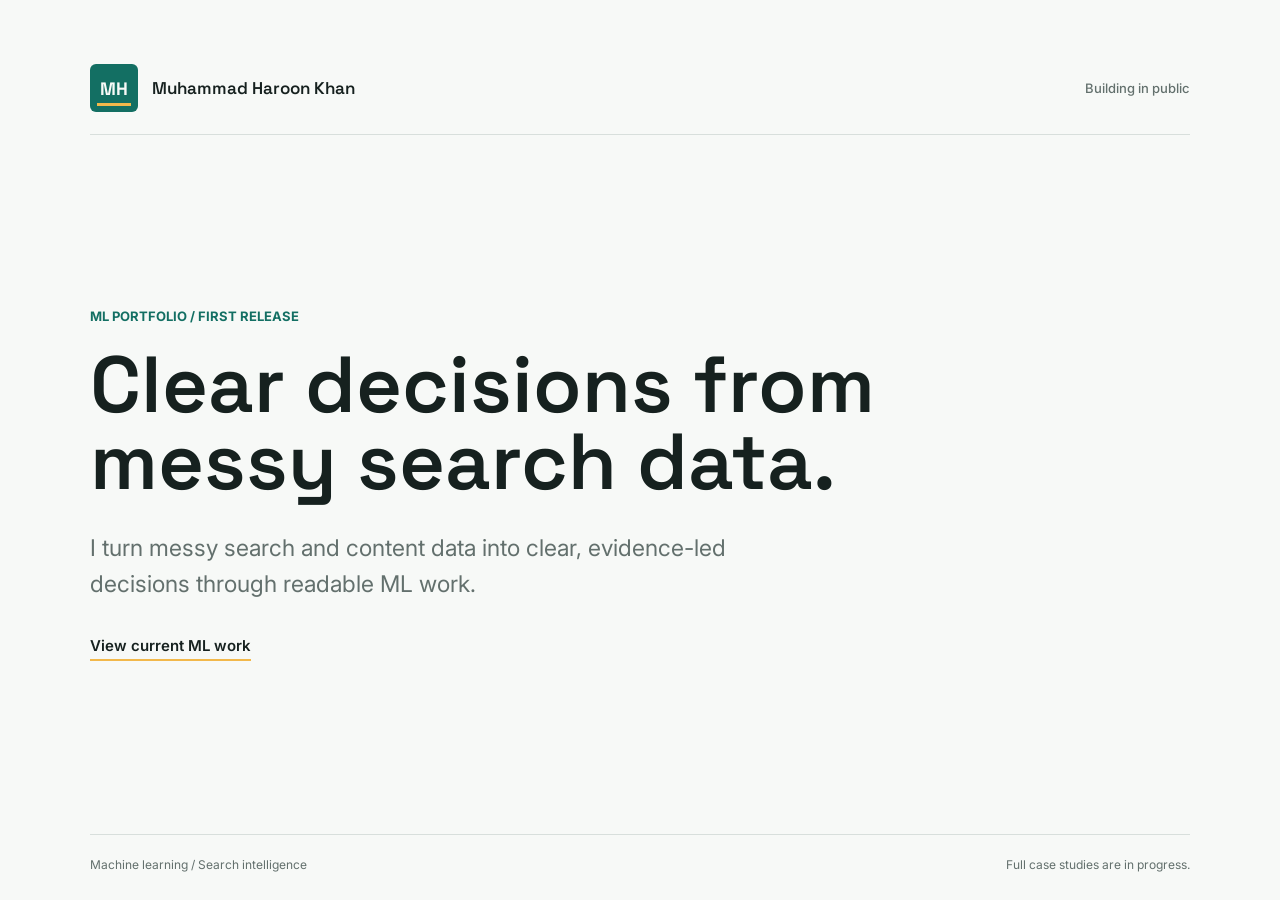
==== index.html @ 9d260559 "Ship empty portfolio page" ====
<!doctype html>
<html lang="en">
  <head>
    <meta charset="utf-8" />
    <meta name="viewport" content="width=device-width, initial-scale=1" />
    <meta
      name="description"
      content="Muhammad Haroon Khan's machine learning portfolio, currently in progress."
    />
    <title>Muhammad Haroon Khan</title>
    <link rel="icon" href="favicon.svg" type="image/svg+xml" />
    <link rel="preconnect" href="https://fonts.googleapis.com" />
    <link rel="preconnect" href="https://fonts.gstatic.com" crossorigin />
    <link
      href="https://fonts.googleapis.com/css2?family=Inter:wght@400;500;600&family=Space+Grotesk:wght@500;600;700&display=swap"
      rel="stylesheet"
    />
    <link rel="stylesheet" href="styles.css" />
  </head>
  <body>
    <main class="page-shell">
      <header class="site-header" aria-label="Portfolio header">
        <a class="brand" href="./" aria-label="Muhammad Haroon Khan home">
          <span class="mark" aria-hidden="true">MH</span>
          <span class="brand-name">Muhammad Haroon Khan</span>
        </a>
        <span class="status">Building in public</span>
      </header>

      <section class="intro" aria-labelledby="page-title">
        <p class="eyebrow">ML PORTFOLIO / FIRST RELEASE</p>
        <h1 id="page-title">Clear decisions from messy search data.</h1>
        <p class="claim">
          I turn messy search and content data into clear, evidence-led
          decisions through readable ML work.
        </p>
        <a
          class="work-link"
          href="https://github.com/haroonk2607/flyrank-ml-internship-starter"
        >View current ML work</a>
      </section>

      <footer class="site-footer">
        <span>Machine learning / Search intelligence</span>
        <span>Full case studies are in progress.</span>
      </footer>
    </main>
  </body>
</html>
---- styles.css ----
:root {
  color-scheme: light;
  --signal: #136f63;
  --ink: #16211f;
  --paper: #f7f9f7;
  --proof: #f2b84b;
  --muted: #63706d;
  --line: #d8dfdc;
}

* {
  box-sizing: border-box;
}

html {
  background: var(--paper);
}

body {
  margin: 0;
  min-width: 320px;
  color: var(--ink);
  background: var(--paper);
  font-family: "Inter", "Segoe UI", Arial, sans-serif;
  letter-spacing: 0;
}

a {
  color: inherit;
}

.page-shell {
  width: min(100%, 1440px);
  min-height: 100svh;
  margin: 0 auto;
  padding: clamp(24px, 5vw, 68px) clamp(22px, 7vw, 104px) 28px;
  display: grid;
  grid-template-rows: auto 1fr auto;
}

.site-header,
.site-footer {
  display: flex;
  align-items: center;
  justify-content: space-between;
  gap: 24px;
}

.site-header {
  padding-bottom: 22px;
  border-bottom: 1px solid var(--line);
}

.brand {
  min-width: 0;
  display: inline-flex;
  align-items: center;
  gap: 14px;
  text-decoration: none;
}

.mark {
  width: 48px;
  height: 48px;
  flex: 0 0 48px;
  display: grid;
  place-items: center;
  position: relative;
  overflow: hidden;
  color: var(--paper);
  background: var(--signal);
  border-radius: 6px;
  font-family: "Space Grotesk", "Segoe UI", Arial, sans-serif;
  font-size: 18px;
  font-weight: 700;
}

.mark::after {
  content: "";
  position: absolute;
  right: 7px;
  bottom: 6px;
  left: 7px;
  height: 3px;
  background: var(--proof);
}

.brand-name,
h1 {
  font-family: "Space Grotesk", "Segoe UI", Arial, sans-serif;
}

.brand-name {
  overflow: hidden;
  font-size: 17px;
  font-weight: 600;
  text-overflow: ellipsis;
  white-space: nowrap;
}

.status {
  color: var(--muted);
  font-size: 13px;
  font-weight: 500;
  white-space: nowrap;
}

.intro {
  width: min(850px, 100%);
  align-self: center;
  padding: clamp(70px, 12vh, 148px) 0;
}

.eyebrow {
  margin: 0 0 22px;
  color: var(--signal);
  font-size: 13px;
  font-weight: 700;
}

h1 {
  max-width: 820px;
  margin: 0;
  font-size: clamp(46px, 6.2vw, 86px);
  font-weight: 600;
  line-height: 0.98;
}

.claim {
  max-width: 690px;
  margin: 30px 0 0;
  color: var(--muted);
  font-size: clamp(18px, 2vw, 23px);
  line-height: 1.55;
}

.work-link {
  display: inline-block;
  margin-top: 34px;
  padding-bottom: 4px;
  border-bottom: 2px solid var(--proof);
  color: var(--ink);
  font-size: 15px;
  font-weight: 600;
  text-decoration: none;
}

.work-link:hover,
.work-link:focus-visible {
  color: var(--signal);
  border-bottom-color: var(--signal);
}

.work-link:focus-visible,
.brand:focus-visible {
  outline: 3px solid var(--proof);
  outline-offset: 5px;
}

.site-footer {
  padding-top: 22px;
  border-top: 1px solid var(--line);
  color: var(--muted);
  font-size: 12px;
}

@media (max-width: 640px) {
  .page-shell {
    min-height: 100svh;
    padding: 20px 20px 24px;
  }

  .brand-name {
    max-width: 160px;
    font-size: 15px;
  }

  .status {
    max-width: 80px;
    white-space: normal;
    text-align: right;
  }

  .intro {
    padding: 72px 0 80px;
  }

  h1 {
    font-size: 48px;
    line-height: 1.02;
  }

  .claim {
    font-size: 18px;
  }

  .site-footer {
    align-items: flex-start;
    flex-direction: column;
    gap: 8px;
  }
}

@media (max-width: 380px) {
  .brand-name {
    display: none;
  }

  h1 {
    font-size: 42px;
  }
}

@media (prefers-reduced-motion: reduce) {
  *,
  *::before,
  *::after {
    scroll-behavior: auto !important;
  }
}
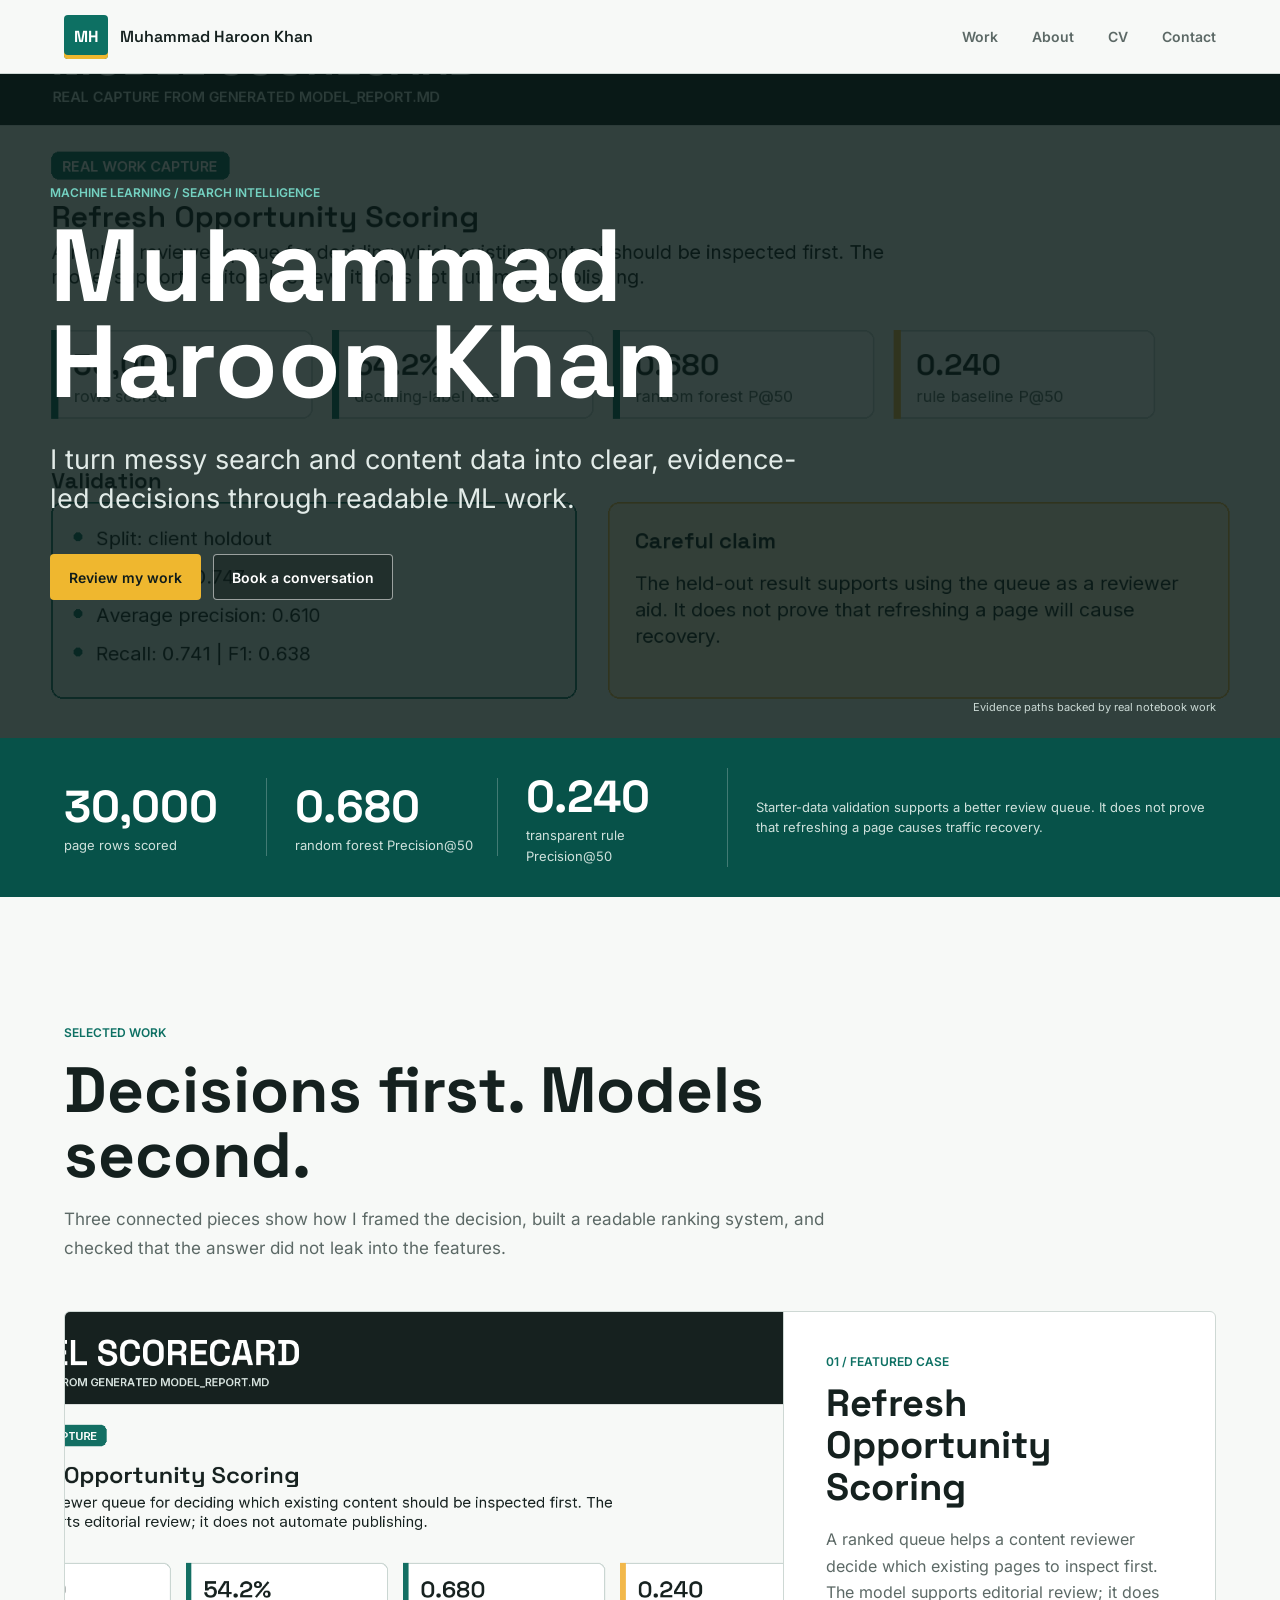
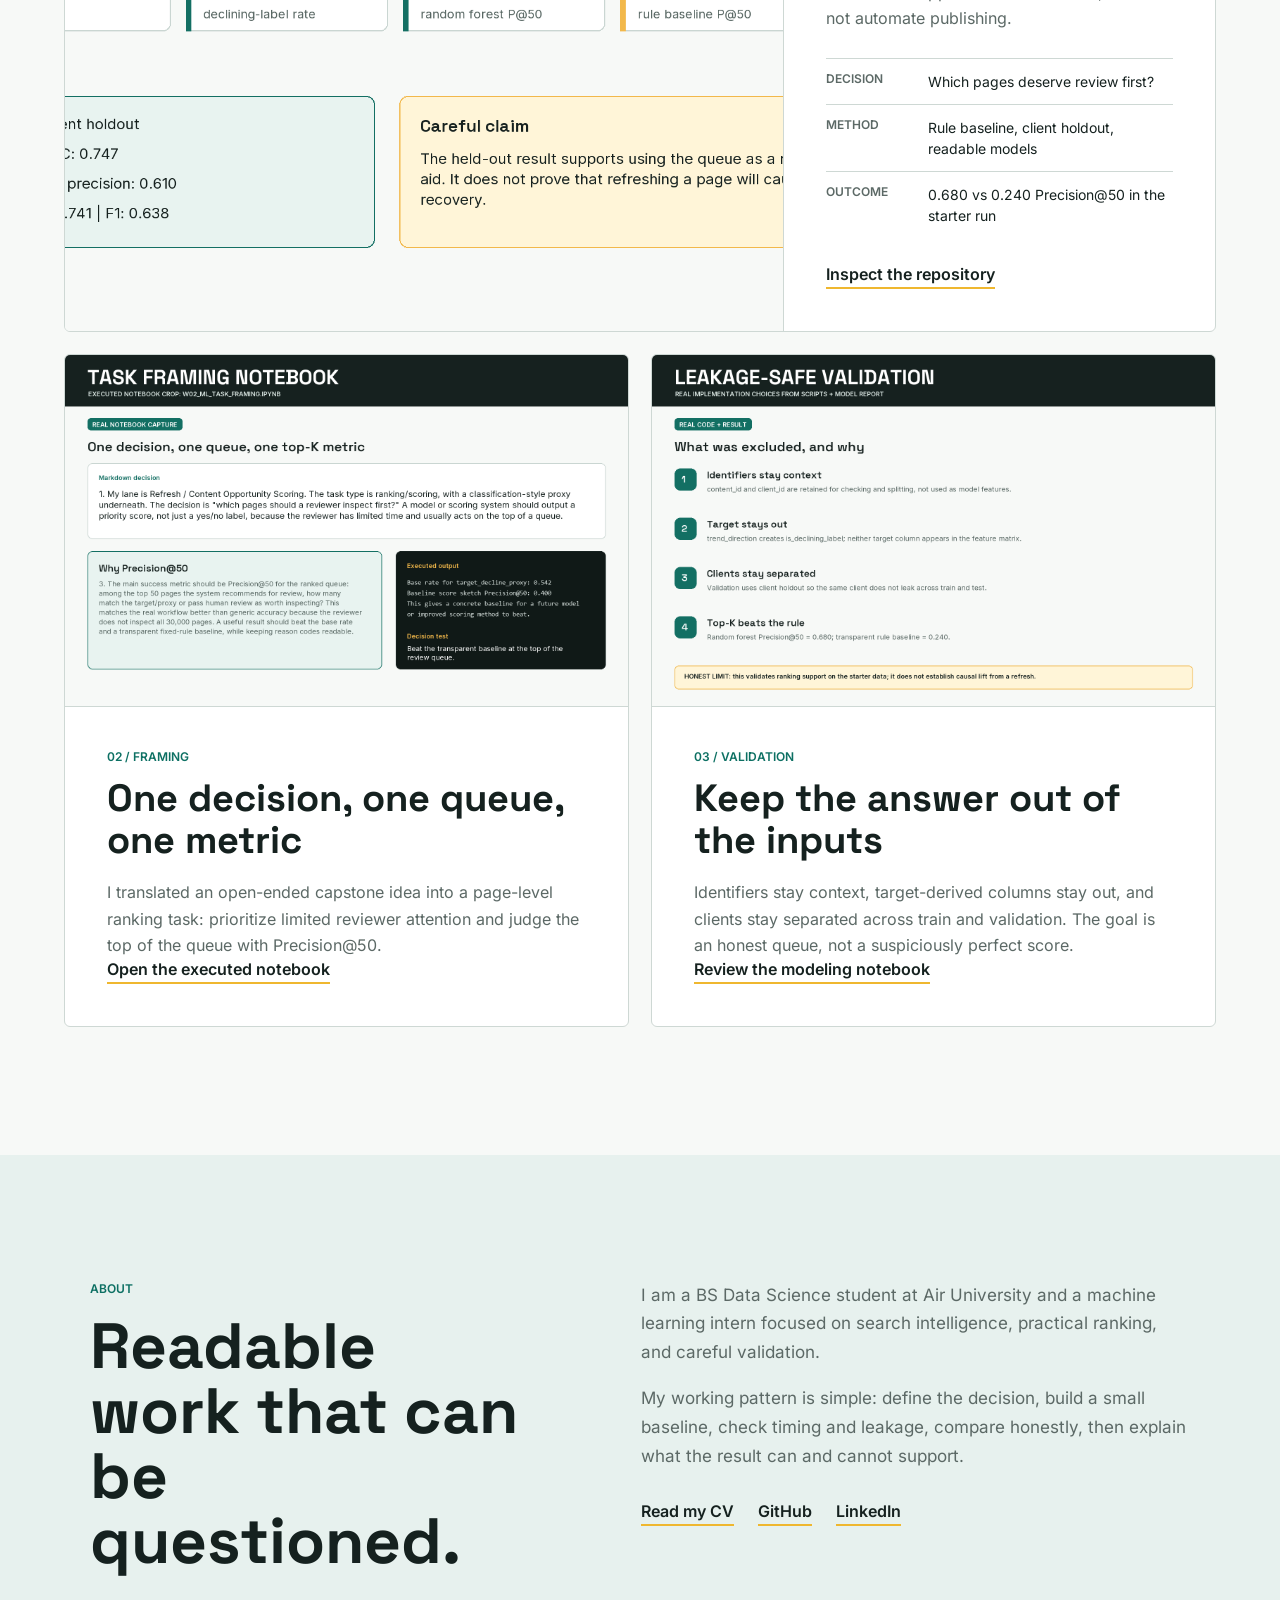
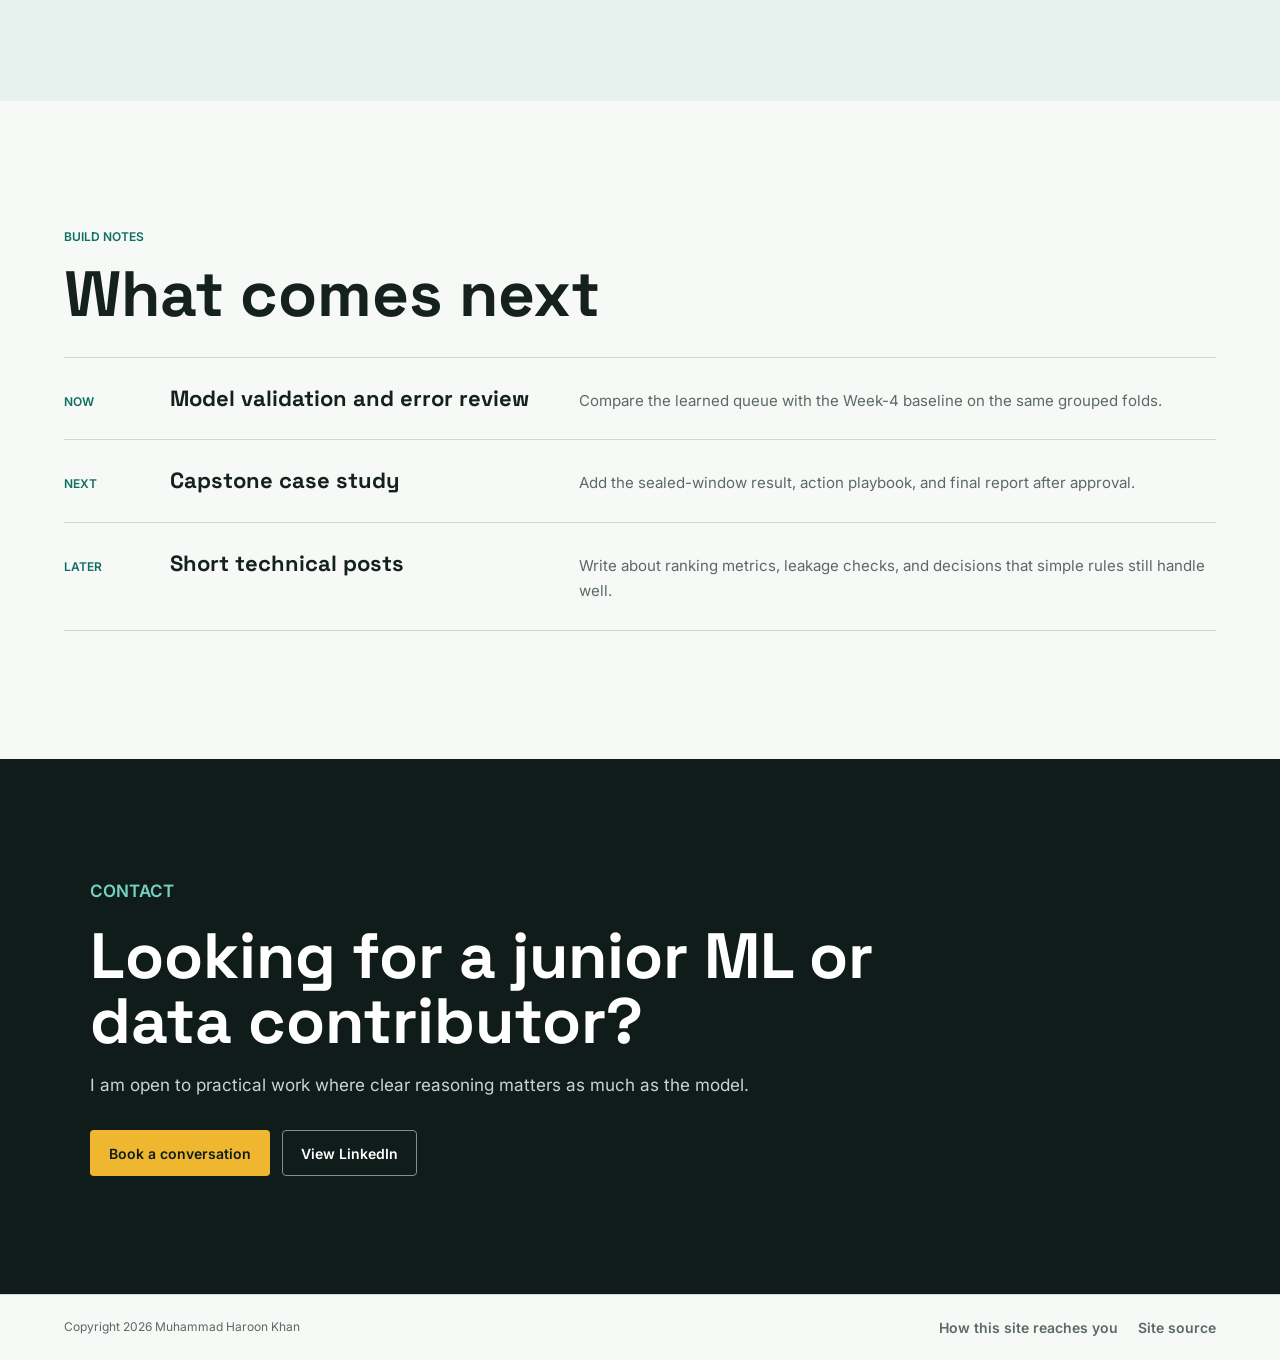
==== commit 7225bd28: "Build complete PF-04 portfolio" ====
--- a/index.html
+++ b/index.html
@@ -5,45 +5,221 @@
     <meta name="viewport" content="width=device-width, initial-scale=1" />
     <meta
       name="description"
-      content="Muhammad Haroon Khan's machine learning portfolio, currently in progress."
+      content="Muhammad Haroon Khan turns search and content data into clear, evidence-led decisions through readable machine-learning work."
     />
-    <title>Muhammad Haroon Khan</title>
+    <title>Muhammad Haroon Khan | ML Portfolio</title>
     <link rel="icon" href="favicon.svg" type="image/svg+xml" />
-    <link rel="preconnect" href="https://fonts.googleapis.com" />
-    <link rel="preconnect" href="https://fonts.gstatic.com" crossorigin />
-    <link
-      href="https://fonts.googleapis.com/css2?family=Inter:wght@400;500;600&family=Space+Grotesk:wght@500;600;700&display=swap"
-      rel="stylesheet"
-    />
     <link rel="stylesheet" href="styles.css" />
   </head>
   <body>
-    <main class="page-shell">
-      <header class="site-header" aria-label="Portfolio header">
-        <a class="brand" href="./" aria-label="Muhammad Haroon Khan home">
-          <span class="mark" aria-hidden="true">MH</span>
-          <span class="brand-name">Muhammad Haroon Khan</span>
-        </a>
-        <span class="status">Building in public</span>
-      </header>
-
-      <section class="intro" aria-labelledby="page-title">
-        <p class="eyebrow">ML PORTFOLIO / FIRST RELEASE</p>
-        <h1 id="page-title">Clear decisions from messy search data.</h1>
-        <p class="claim">
-          I turn messy search and content data into clear, evidence-led
-          decisions through readable ML work.
+    <a class="skip-link" href="#main-content">Skip to work</a>
+
+    <header class="site-header">
+      <a class="brand" href="#top" aria-label="Muhammad Haroon Khan home">
+        <span class="mark" aria-hidden="true">MH</span>
+        <span>Muhammad Haroon Khan</span>
+      </a>
+      <nav aria-label="Primary navigation">
+        <a href="#work">Work</a>
+        <a href="#about">About</a>
+        <a href="cv.html">CV</a>
+        <a href="#contact">Contact</a>
+      </nav>
+    </header>
+
+    <main id="main-content">
+      <section class="hero" id="top" aria-labelledby="hero-title">
+        <div class="hero-scrim" aria-hidden="true"></div>
+        <div class="hero-content">
+          <p class="eyebrow">Machine learning / Search intelligence</p>
+          <h1 id="hero-title">Muhammad Haroon Khan</h1>
+          <p class="hero-claim">
+            I turn messy search and content data into clear, evidence-led
+            decisions through readable ML work.
+          </p>
+          <div class="hero-actions" aria-label="Primary actions">
+            <a class="button button-primary" href="#work">Review my work</a>
+            <a
+              class="button button-secondary"
+              href="mailto:haroonk2005@gmail.com?subject=Portfolio%20conversation"
+            >Book a conversation</a>
+          </div>
+        </div>
+        <p class="hero-caption">Evidence paths backed by real notebook work</p>
+      </section>
+
+      <section class="proof-band" aria-label="Portfolio proof snapshot">
+        <div class="proof-item">
+          <strong>30,000</strong>
+          <span>page rows scored</span>
+        </div>
+        <div class="proof-item">
+          <strong>0.680</strong>
+          <span>random forest Precision@50</span>
+        </div>
+        <div class="proof-item">
+          <strong>0.240</strong>
+          <span>transparent rule Precision@50</span>
+        </div>
+        <p>
+          Starter-data validation supports a better review queue. It does not
+          prove that refreshing a page causes traffic recovery.
         </p>
-        <a
-          class="work-link"
-          href="https://github.com/haroonk2607/flyrank-ml-internship-starter"
-        >View current ML work</a>
-      </section>
-
-      <footer class="site-footer">
-        <span>Machine learning / Search intelligence</span>
-        <span>Full case studies are in progress.</span>
-      </footer>
+      </section>
+
+      <section class="section" id="work" aria-labelledby="work-title">
+        <div class="section-heading">
+          <p class="eyebrow">Selected work</p>
+          <h2 id="work-title">Decisions first. Models second.</h2>
+          <p>
+            Three connected pieces show how I framed the decision, built a
+            readable ranking system, and checked that the answer did not leak
+            into the features.
+          </p>
+        </div>
+
+        <div class="case-grid">
+          <article class="case case-featured">
+            <img
+              src="assets/work/model-scorecard.png"
+              alt="Model scorecard showing 30,000 rows, random forest Precision at 50 of 0.680, and rule baseline of 0.240"
+              width="1600"
+              height="1000"
+            />
+            <div class="case-copy">
+              <p class="case-number">01 / Featured case</p>
+              <h3>Refresh Opportunity Scoring</h3>
+              <p>
+                A ranked queue helps a content reviewer decide which existing
+                pages to inspect first. The model supports editorial review; it
+                does not automate publishing.
+              </p>
+              <dl class="case-details">
+                <div><dt>Decision</dt><dd>Which pages deserve review first?</dd></div>
+                <div><dt>Method</dt><dd>Rule baseline, client holdout, readable models</dd></div>
+                <div><dt>Outcome</dt><dd>0.680 vs 0.240 Precision@50 in the starter run</dd></div>
+              </dl>
+              <a
+                class="text-link"
+                href="https://github.com/haroonk2607/flyrank-ml-internship-starter"
+              >Inspect the repository</a>
+            </div>
+          </article>
+
+          <article class="case">
+            <img
+              src="assets/work/task-framing.png"
+              alt="Executed task-framing notebook explaining the review decision and Precision at 50"
+              width="1600"
+              height="1000"
+            />
+            <div class="case-copy">
+              <p class="case-number">02 / Framing</p>
+              <h3>One decision, one queue, one metric</h3>
+              <p>
+                I translated an open-ended capstone idea into a page-level
+                ranking task: prioritize limited reviewer attention and judge
+                the top of the queue with Precision@50.
+              </p>
+              <a
+                class="text-link"
+                href="https://github.com/haroonk2607/flyrank-ml-internship-starter/blob/main/work/notebooks/w02_ml_task_framing.ipynb"
+              >Open the executed notebook</a>
+            </div>
+          </article>
+
+          <article class="case">
+            <img
+              src="assets/work/leakage-validation.png"
+              alt="Leakage-safe validation summary showing excluded identifiers, target columns, and client holdout"
+              width="1600"
+              height="1000"
+            />
+            <div class="case-copy">
+              <p class="case-number">03 / Validation</p>
+              <h3>Keep the answer out of the inputs</h3>
+              <p>
+                Identifiers stay context, target-derived columns stay out, and
+                clients stay separated across train and validation. The goal is
+                an honest queue, not a suspiciously perfect score.
+              </p>
+              <a
+                class="text-link"
+                href="https://github.com/haroonk2607/flyrank-ml-internship-starter/blob/main/work/notebooks/w05_model.ipynb"
+              >Review the modeling notebook</a>
+            </div>
+          </article>
+        </div>
+      </section>
+
+      <section class="about-band" id="about" aria-labelledby="about-title">
+        <div>
+          <p class="eyebrow">About</p>
+          <h2 id="about-title">Readable work that can be questioned.</h2>
+        </div>
+        <div class="about-copy">
+          <p>
+            I am a BS Data Science student at Air University and a machine
+            learning intern focused on search intelligence, practical ranking,
+            and careful validation.
+          </p>
+          <p>
+            My working pattern is simple: define the decision, build a small
+            baseline, check timing and leakage, compare honestly, then explain
+            what the result can and cannot support.
+          </p>
+          <div class="inline-links">
+            <a href="cv.html">Read my CV</a>
+            <a href="https://github.com/haroonk2607">GitHub</a>
+            <a href="https://www.linkedin.com/in/muhammad-haroon-khan-aa30502a2/">LinkedIn</a>
+          </div>
+        </div>
+      </section>
+
+      <section class="section build-log" aria-labelledby="next-title">
+        <div class="section-heading compact">
+          <p class="eyebrow">Build notes</p>
+          <h2 id="next-title">What comes next</h2>
+        </div>
+        <div class="roadmap" role="list">
+          <div role="listitem">
+            <span>Now</span>
+            <strong>Model validation and error review</strong>
+            <p>Compare the learned queue with the Week-4 baseline on the same grouped folds.</p>
+          </div>
+          <div role="listitem">
+            <span>Next</span>
+            <strong>Capstone case study</strong>
+            <p>Add the sealed-window result, action playbook, and final report after approval.</p>
+          </div>
+          <div role="listitem">
+            <span>Later</span>
+            <strong>Short technical posts</strong>
+            <p>Write about ranking metrics, leakage checks, and decisions that simple rules still handle well.</p>
+          </div>
+        </div>
+      </section>
+
+      <section class="contact-band" id="contact" aria-labelledby="contact-title">
+        <p class="eyebrow">Contact</p>
+        <h2 id="contact-title">Looking for a junior ML or data contributor?</h2>
+        <p>I am open to practical work where clear reasoning matters as much as the model.</p>
+        <div class="contact-actions">
+          <a
+            class="button button-primary"
+            href="mailto:haroonk2005@gmail.com?subject=Portfolio%20conversation"
+          >Book a conversation</a>
+          <a class="button button-secondary dark" href="https://www.linkedin.com/in/muhammad-haroon-khan-aa30502a2/">View LinkedIn</a>
+        </div>
+      </section>
     </main>
+
+    <footer class="site-footer">
+      <span>Copyright 2026 Muhammad Haroon Khan</span>
+      <div>
+        <a href="dns-walkthrough.html">How this site reaches you</a>
+        <a href="https://github.com/haroonk2607/ml-portfolio">Site source</a>
+      </div>
+    </footer>
   </body>
 </html>
--- a/styles.css
+++ b/styles.css
@@ -1,18 +1,49 @@
+@font-face {
+  font-family: "Inter";
+  src: url("assets/fonts/Inter-Regular.ttf") format("truetype");
+  font-weight: 400;
+  font-display: swap;
+}
+
+@font-face {
+  font-family: "Inter";
+  src: url("assets/fonts/Inter-SemiBold.ttf") format("truetype");
+  font-weight: 600;
+  font-display: swap;
+}
+
+@font-face {
+  font-family: "Space Grotesk";
+  src: url("assets/fonts/SpaceGrotesk-SemiBold.ttf") format("truetype");
+  font-weight: 600;
+  font-display: swap;
+}
+
+@font-face {
+  font-family: "Space Grotesk";
+  src: url("assets/fonts/SpaceGrotesk-Bold.ttf") format("truetype");
+  font-weight: 700;
+  font-display: swap;
+}
+
 :root {
   color-scheme: light;
-  --signal: #136f63;
-  --ink: #16211f;
+  --signal: #0d7063;
+  --signal-dark: #075249;
+  --ink: #15211f;
   --paper: #f7f9f7;
-  --proof: #f2b84b;
-  --muted: #63706d;
-  --line: #d8dfdc;
-}
-
-* {
-  box-sizing: border-box;
-}
+  --white: #ffffff;
+  --proof: #efb72f;
+  --muted: #5c6966;
+  --line: #ced8d4;
+  --soft: #e7f1ee;
+  --dark: #101c1a;
+}
+
+* { box-sizing: border-box; }
 
 html {
+  scroll-behavior: smooth;
   background: var(--paper);
 }
 
@@ -25,196 +56,483 @@
   letter-spacing: 0;
 }
 
-a {
-  color: inherit;
-}
-
-.page-shell {
-  width: min(100%, 1440px);
-  min-height: 100svh;
-  margin: 0 auto;
-  padding: clamp(24px, 5vw, 68px) clamp(22px, 7vw, 104px) 28px;
-  display: grid;
-  grid-template-rows: auto 1fr auto;
-}
-
-.site-header,
-.site-footer {
+img { display: block; max-width: 100%; }
+a { color: inherit; }
+
+h1,
+h2,
+h3,
+.brand,
+.proof-item strong {
+  font-family: "Space Grotesk", "Segoe UI", Arial, sans-serif;
+}
+
+h1, h2, h3, p { overflow-wrap: anywhere; }
+
+.skip-link {
+  position: fixed;
+  top: 12px;
+  left: 12px;
+  z-index: 20;
+  padding: 10px 14px;
+  color: var(--white);
+  background: var(--signal-dark);
+  transform: translateY(-150%);
+}
+
+.skip-link:focus { transform: translateY(0); }
+
+.site-header {
+  min-height: 74px;
+  padding: 12px clamp(20px, 5vw, 72px);
   display: flex;
   align-items: center;
   justify-content: space-between;
   gap: 24px;
-}
-
-.site-header {
-  padding-bottom: 22px;
   border-bottom: 1px solid var(--line);
+  background: var(--paper);
 }
 
 .brand {
   min-width: 0;
   display: inline-flex;
   align-items: center;
+  gap: 12px;
+  font-size: 16px;
+  font-weight: 600;
+  text-decoration: none;
+}
+
+.mark {
+  width: 44px;
+  height: 44px;
+  flex: 0 0 44px;
+  display: grid;
+  place-items: center;
+  border-radius: 4px;
+  color: var(--white);
+  background: var(--signal);
+  box-shadow: inset 0 -4px var(--proof);
+  font-size: 16px;
+  font-weight: 700;
+}
+
+nav {
+  display: flex;
+  align-items: center;
+  gap: clamp(14px, 3vw, 34px);
+}
+
+nav a,
+.site-footer a {
+  color: var(--muted);
+  font-size: 14px;
+  font-weight: 600;
+  text-decoration: none;
+}
+
+nav a:hover,
+nav a:focus-visible,
+.site-footer a:hover,
+.site-footer a:focus-visible { color: var(--signal); }
+
+.hero {
+  min-height: calc(82svh - 74px);
+  position: relative;
+  isolation: isolate;
+  display: grid;
+  align-items: center;
+  overflow: hidden;
+  color: var(--white);
+  background: var(--dark) url("assets/work/model-scorecard.png") center / cover no-repeat;
+}
+
+.hero-scrim {
+  position: absolute;
+  inset: 0;
+  z-index: -1;
+  background: rgba(7, 24, 21, 0.82);
+}
+
+.hero-content {
+  width: min(1180px, calc(100% - 40px));
+  margin: 0 auto;
+  padding: clamp(74px, 11vh, 128px) 0 clamp(92px, 14vh, 150px);
+}
+
+.eyebrow {
+  margin: 0 0 18px;
+  color: var(--signal);
+  font-size: 12px;
+  font-weight: 700;
+  text-transform: uppercase;
+}
+
+.hero .eyebrow,
+.contact-band .eyebrow { color: #74d2c2; }
+
+h1 {
+  max-width: 850px;
+  margin: 0;
+  font-size: clamp(54px, 8vw, 112px);
+  font-weight: 700;
+  line-height: 0.94;
+}
+
+.hero-claim {
+  max-width: 760px;
+  margin: 30px 0 0;
+  color: #e2ebe8;
+  font-size: clamp(19px, 2.2vw, 27px);
+  line-height: 1.45;
+}
+
+.hero-actions,
+.contact-actions,
+.inline-links {
+  display: flex;
+  flex-wrap: wrap;
+  gap: 12px;
+}
+
+.hero-actions { margin-top: 36px; }
+
+.button {
+  min-height: 46px;
+  padding: 12px 18px;
+  display: inline-flex;
+  align-items: center;
+  justify-content: center;
+  border: 1px solid transparent;
+  border-radius: 4px;
+  font-size: 14px;
+  font-weight: 600;
+  text-decoration: none;
+}
+
+.button-primary {
+  color: var(--dark);
+  background: var(--proof);
+}
+
+.button-primary:hover,
+.button-primary:focus-visible { background: #ffd66e; }
+
+.button-secondary {
+  color: var(--white);
+  border-color: rgba(255, 255, 255, 0.55);
+  background: rgba(16, 28, 26, 0.42);
+}
+
+.button-secondary:hover,
+.button-secondary:focus-visible {
+  border-color: var(--white);
+  background: rgba(16, 28, 26, 0.82);
+}
+
+.button-secondary.dark {
+  border-color: #7f928e;
+  background: transparent;
+}
+
+.hero-caption {
+  position: absolute;
+  right: clamp(20px, 5vw, 72px);
+  bottom: 24px;
+  margin: 0;
+  color: #cbd9d5;
+  font-size: 11px;
+}
+
+.proof-band {
+  padding: 30px clamp(20px, 5vw, 72px);
+  display: grid;
+  grid-template-columns: repeat(3, minmax(140px, 0.75fr)) minmax(260px, 1.7fr);
+  align-items: center;
+  gap: 28px;
+  color: var(--white);
+  background: var(--signal-dark);
+}
+
+.proof-item {
+  min-width: 0;
+  padding-right: 22px;
+  border-right: 1px solid rgba(255, 255, 255, 0.24);
+}
+
+.proof-item strong,
+.proof-item span { display: block; }
+.proof-item strong { font-size: clamp(28px, 3.5vw, 48px); }
+
+.proof-item span,
+.proof-band > p {
+  color: #cfe1dc;
+  font-size: 13px;
+  line-height: 1.6;
+}
+
+.proof-band > p { margin: 0; }
+
+.section {
+  width: min(1320px, 100%);
+  margin: 0 auto;
+  padding: clamp(76px, 10vw, 132px) clamp(20px, 5vw, 72px);
+}
+
+.section-heading {
+  max-width: 790px;
+  margin-bottom: 48px;
+}
+
+.section-heading.compact { margin-bottom: 30px; }
+
+h2 {
+  margin: 0;
+  font-size: clamp(36px, 5vw, 68px);
+  line-height: 1.02;
+}
+
+.section-heading > p:last-child,
+.about-copy p,
+.contact-band > p,
+.roadmap p {
+  color: var(--muted);
+  font-size: 17px;
+  line-height: 1.7;
+}
+
+.case-grid {
+  display: grid;
+  grid-template-columns: repeat(2, minmax(0, 1fr));
+  gap: 22px;
+}
+
+.case {
+  overflow: hidden;
+  border: 1px solid var(--line);
+  border-radius: 6px;
+  background: var(--white);
+}
+
+.case-featured {
+  grid-column: 1 / -1;
+  display: grid;
+  grid-template-columns: minmax(0, 1.25fr) minmax(340px, 0.75fr);
+}
+
+.case img {
+  width: 100%;
+  height: auto;
+  aspect-ratio: 16 / 10;
+  object-fit: cover;
+  border-bottom: 1px solid var(--line);
+}
+
+.case-featured img {
+  height: 100%;
+  border-right: 1px solid var(--line);
+  border-bottom: 0;
+}
+
+.case-copy { padding: clamp(24px, 3.5vw, 42px); }
+
+.case-number {
+  margin: 0 0 14px;
+  color: var(--signal);
+  font-size: 12px;
+  font-weight: 700;
+  text-transform: uppercase;
+}
+
+h3 {
+  margin: 0;
+  font-size: clamp(25px, 3vw, 38px);
+  line-height: 1.1;
+}
+
+.case-copy > p:not(.case-number) {
+  margin: 18px 0 0;
+  color: var(--muted);
+  line-height: 1.65;
+}
+
+.case-details { margin: 26px 0; }
+
+.case-details div {
+  padding: 12px 0;
+  display: grid;
+  grid-template-columns: 88px 1fr;
   gap: 14px;
+  border-top: 1px solid var(--line);
+}
+
+.case-details dt {
+  color: var(--muted);
+  font-size: 12px;
+  font-weight: 600;
+  text-transform: uppercase;
+}
+
+.case-details dd {
+  margin: 0;
+  font-size: 14px;
+  line-height: 1.5;
+}
+
+.text-link,
+.inline-links a {
+  display: inline-block;
+  padding-bottom: 3px;
+  border-bottom: 2px solid var(--proof);
+  font-weight: 600;
   text-decoration: none;
 }
 
-.mark {
-  width: 48px;
-  height: 48px;
-  flex: 0 0 48px;
-  display: grid;
-  place-items: center;
-  position: relative;
-  overflow: hidden;
-  color: var(--paper);
-  background: var(--signal);
-  border-radius: 6px;
-  font-family: "Space Grotesk", "Segoe UI", Arial, sans-serif;
-  font-size: 18px;
-  font-weight: 700;
-}
-
-.mark::after {
-  content: "";
-  position: absolute;
-  right: 7px;
-  bottom: 6px;
-  left: 7px;
-  height: 3px;
-  background: var(--proof);
-}
-
-.brand-name,
-h1 {
-  font-family: "Space Grotesk", "Segoe UI", Arial, sans-serif;
-}
-
-.brand-name {
-  overflow: hidden;
-  font-size: 17px;
-  font-weight: 600;
-  text-overflow: ellipsis;
-  white-space: nowrap;
-}
-
-.status {
-  color: var(--muted);
-  font-size: 13px;
-  font-weight: 500;
-  white-space: nowrap;
-}
-
-.intro {
-  width: min(850px, 100%);
-  align-self: center;
-  padding: clamp(70px, 12vh, 148px) 0;
-}
-
-.eyebrow {
-  margin: 0 0 22px;
-  color: var(--signal);
-  font-size: 13px;
-  font-weight: 700;
-}
-
-h1 {
-  max-width: 820px;
-  margin: 0;
-  font-size: clamp(46px, 6.2vw, 86px);
-  font-weight: 600;
-  line-height: 0.98;
-}
-
-.claim {
-  max-width: 690px;
-  margin: 30px 0 0;
-  color: var(--muted);
-  font-size: clamp(18px, 2vw, 23px);
-  line-height: 1.55;
-}
-
-.work-link {
-  display: inline-block;
-  margin-top: 34px;
-  padding-bottom: 4px;
-  border-bottom: 2px solid var(--proof);
-  color: var(--ink);
-  font-size: 15px;
-  font-weight: 600;
-  text-decoration: none;
-}
-
-.work-link:hover,
-.work-link:focus-visible {
+.text-link:hover,
+.text-link:focus-visible,
+.inline-links a:hover,
+.inline-links a:focus-visible {
   color: var(--signal);
   border-bottom-color: var(--signal);
 }
 
-.work-link:focus-visible,
-.brand:focus-visible {
+.about-band {
+  padding: clamp(76px, 10vw, 126px) clamp(20px, 7vw, 112px);
+  display: grid;
+  grid-template-columns: minmax(0, 0.9fr) minmax(320px, 1.1fr);
+  gap: clamp(48px, 8vw, 128px);
+  background: var(--soft);
+}
+
+.about-copy p:first-child { margin-top: 0; }
+
+.inline-links {
+  margin-top: 30px;
+  gap: 24px;
+}
+
+.roadmap { border-top: 1px solid var(--line); }
+
+.roadmap > div {
+  padding: 26px 0;
+  display: grid;
+  grid-template-columns: 80px minmax(220px, 0.75fr) minmax(280px, 1.25fr);
+  gap: 26px;
+  align-items: baseline;
+  border-bottom: 1px solid var(--line);
+}
+
+.roadmap span {
+  color: var(--signal);
+  font-size: 12px;
+  font-weight: 700;
+  text-transform: uppercase;
+}
+
+.roadmap strong {
+  font-family: "Space Grotesk", sans-serif;
+  font-size: 22px;
+}
+
+.roadmap p {
+  margin: 0;
+  font-size: 15px;
+}
+
+.contact-band {
+  padding: clamp(70px, 10vw, 118px) clamp(20px, 7vw, 112px);
+  color: var(--white);
+  background: var(--dark);
+}
+
+.contact-band h2 { max-width: 850px; }
+
+.contact-band > p {
+  max-width: 680px;
+  color: #c6d5d1;
+}
+
+.contact-actions { margin-top: 30px; }
+
+.site-footer {
+  padding: 24px clamp(20px, 5vw, 72px);
+  display: flex;
+  justify-content: space-between;
+  gap: 24px;
+  color: var(--muted);
+  border-top: 1px solid var(--line);
+  font-size: 12px;
+}
+
+.site-footer div {
+  display: flex;
+  flex-wrap: wrap;
+  gap: 20px;
+}
+
+:focus-visible {
   outline: 3px solid var(--proof);
-  outline-offset: 5px;
-}
-
-.site-footer {
-  padding-top: 22px;
-  border-top: 1px solid var(--line);
-  color: var(--muted);
-  font-size: 12px;
-}
-
-@media (max-width: 640px) {
-  .page-shell {
-    min-height: 100svh;
-    padding: 20px 20px 24px;
+  outline-offset: 4px;
+}
+
+@media (max-width: 940px) {
+  .proof-band { grid-template-columns: repeat(3, minmax(0, 1fr)); }
+  .proof-band > p { grid-column: 1 / -1; }
+  .case-featured { grid-template-columns: 1fr; }
+  .case-featured img {
+    height: auto;
+    border-right: 0;
+    border-bottom: 1px solid var(--line);
   }
-
-  .brand-name {
-    max-width: 160px;
-    font-size: 15px;
-  }
-
-  .status {
-    max-width: 80px;
-    white-space: normal;
-    text-align: right;
-  }
-
-  .intro {
-    padding: 72px 0 80px;
-  }
-
-  h1 {
-    font-size: 48px;
-    line-height: 1.02;
-  }
-
-  .claim {
-    font-size: 18px;
-  }
-
-  .site-footer {
+  .about-band { grid-template-columns: 1fr; }
+}
+
+@media (max-width: 700px) {
+  .site-header {
     align-items: flex-start;
     flex-direction: column;
+    gap: 12px;
+  }
+  nav {
+    width: 100%;
+    justify-content: space-between;
+  }
+  .hero {
+    min-height: 76svh;
+    background-image: url("assets/work/hero-evidence-paths.png");
+    background-position: center;
+  }
+  .hero-scrim { background: rgba(7, 24, 21, 0.88); }
+  h1 { font-size: 54px; }
+  .hero-caption { left: 20px; right: auto; }
+  .proof-band, .case-grid { grid-template-columns: 1fr; }
+  .proof-item {
+    padding: 0 0 18px;
+    border-right: 0;
+    border-bottom: 1px solid rgba(255, 255, 255, 0.24);
+  }
+  .proof-band > p { grid-column: auto; }
+  .case-featured { grid-column: auto; }
+  .roadmap > div {
+    grid-template-columns: 1fr;
     gap: 8px;
   }
-}
-
-@media (max-width: 380px) {
-  .brand-name {
-    display: none;
-  }
-
-  h1 {
-    font-size: 42px;
-  }
+  .site-footer { flex-direction: column; }
+}
+
+@media (max-width: 420px) {
+  .brand > span:last-child { max-width: 190px; }
+  h1 { font-size: 46px; }
+  .button { width: 100%; }
 }
 
 @media (prefers-reduced-motion: reduce) {
-  *,
-  *::before,
-  *::after {
-    scroll-behavior: auto !important;
-  }
-}
+  html { scroll-behavior: auto; }
+}
+
+@media print {
+  .site-header,
+  .hero-actions,
+  .contact-band,
+  .site-footer { display: none; }
+}
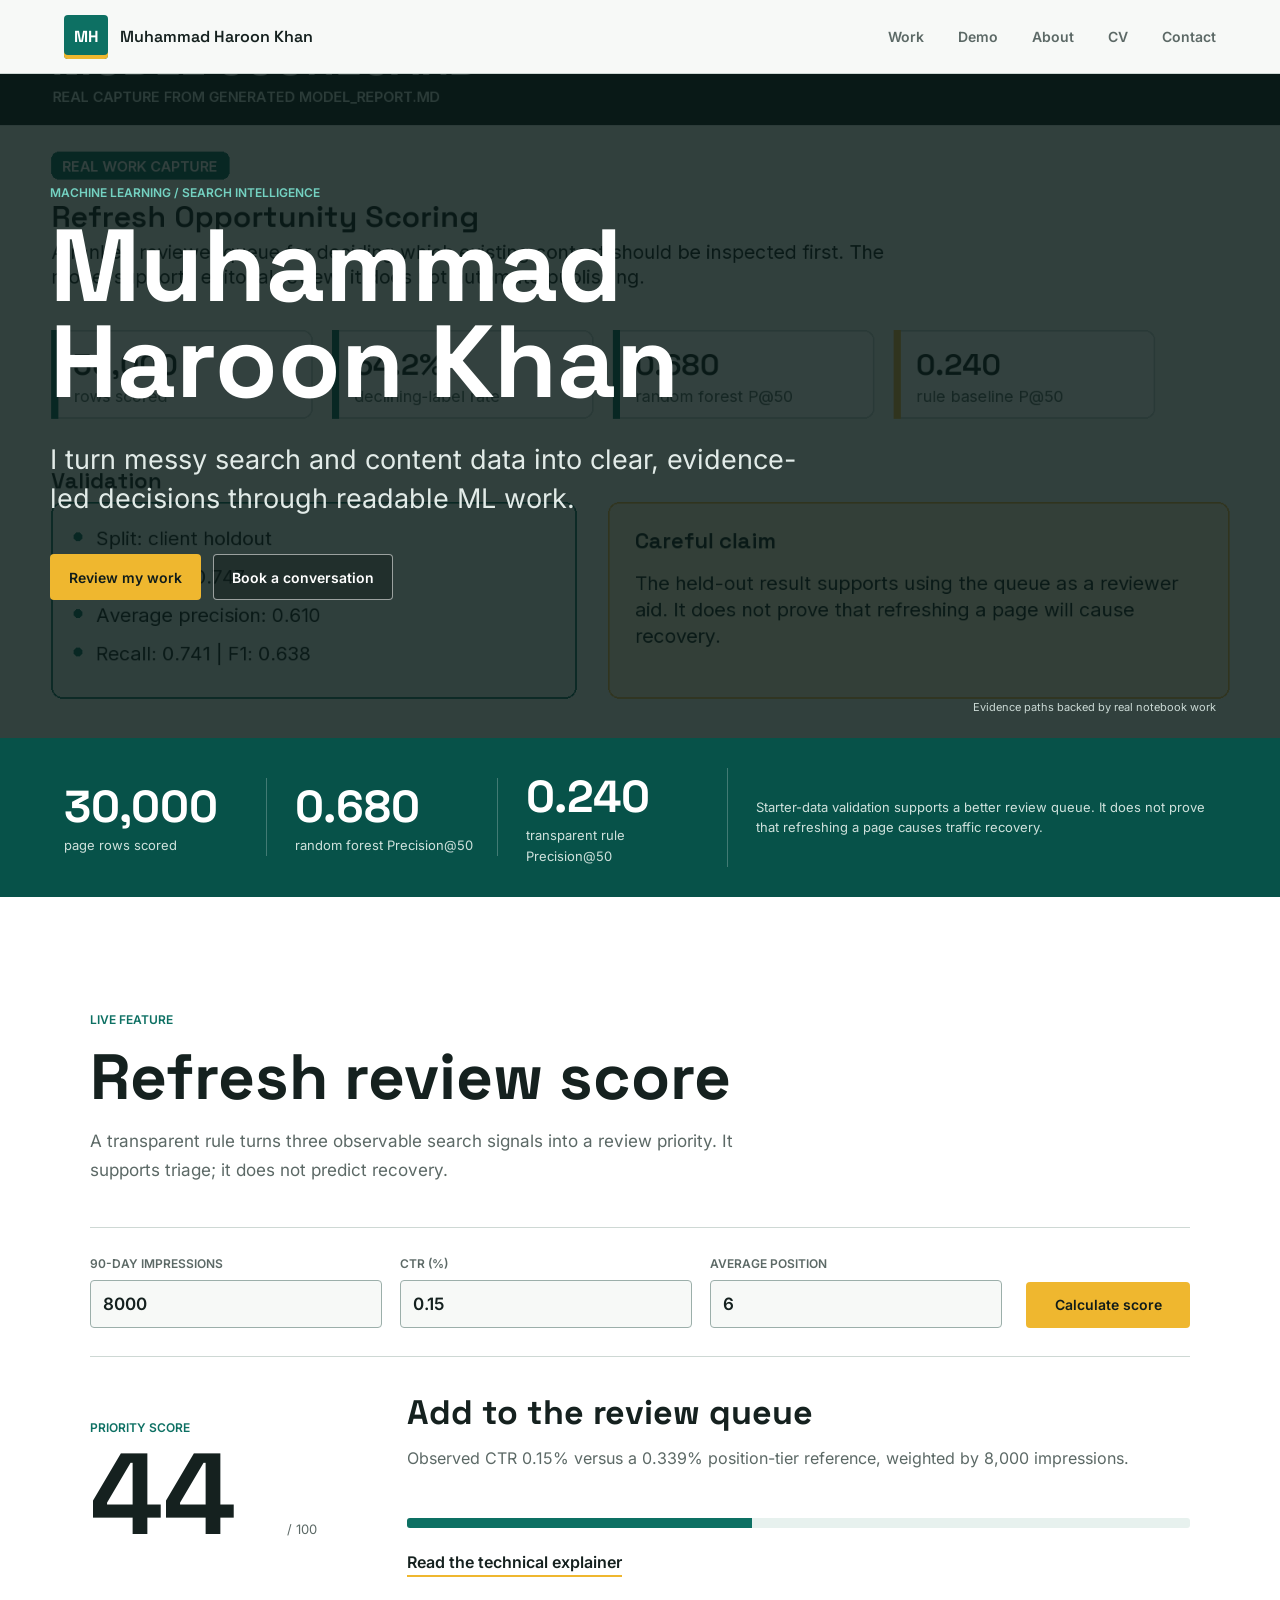
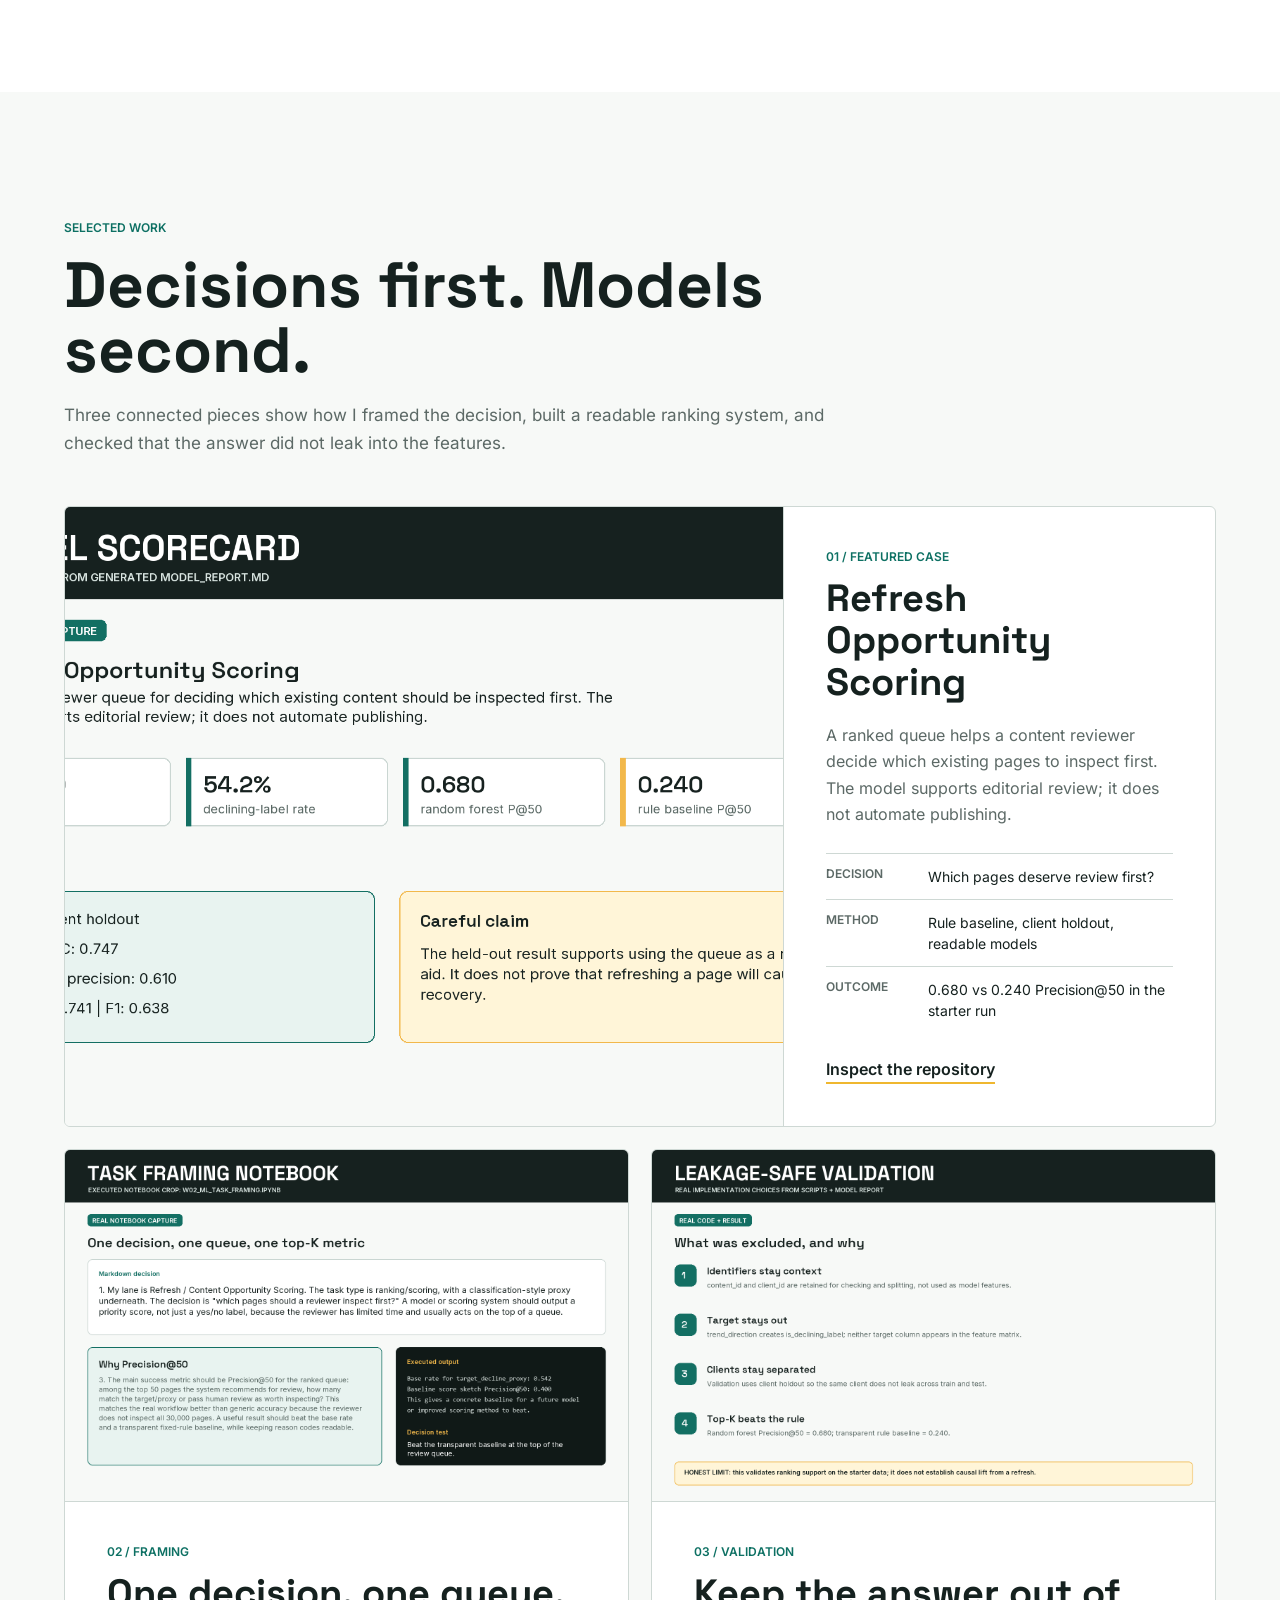
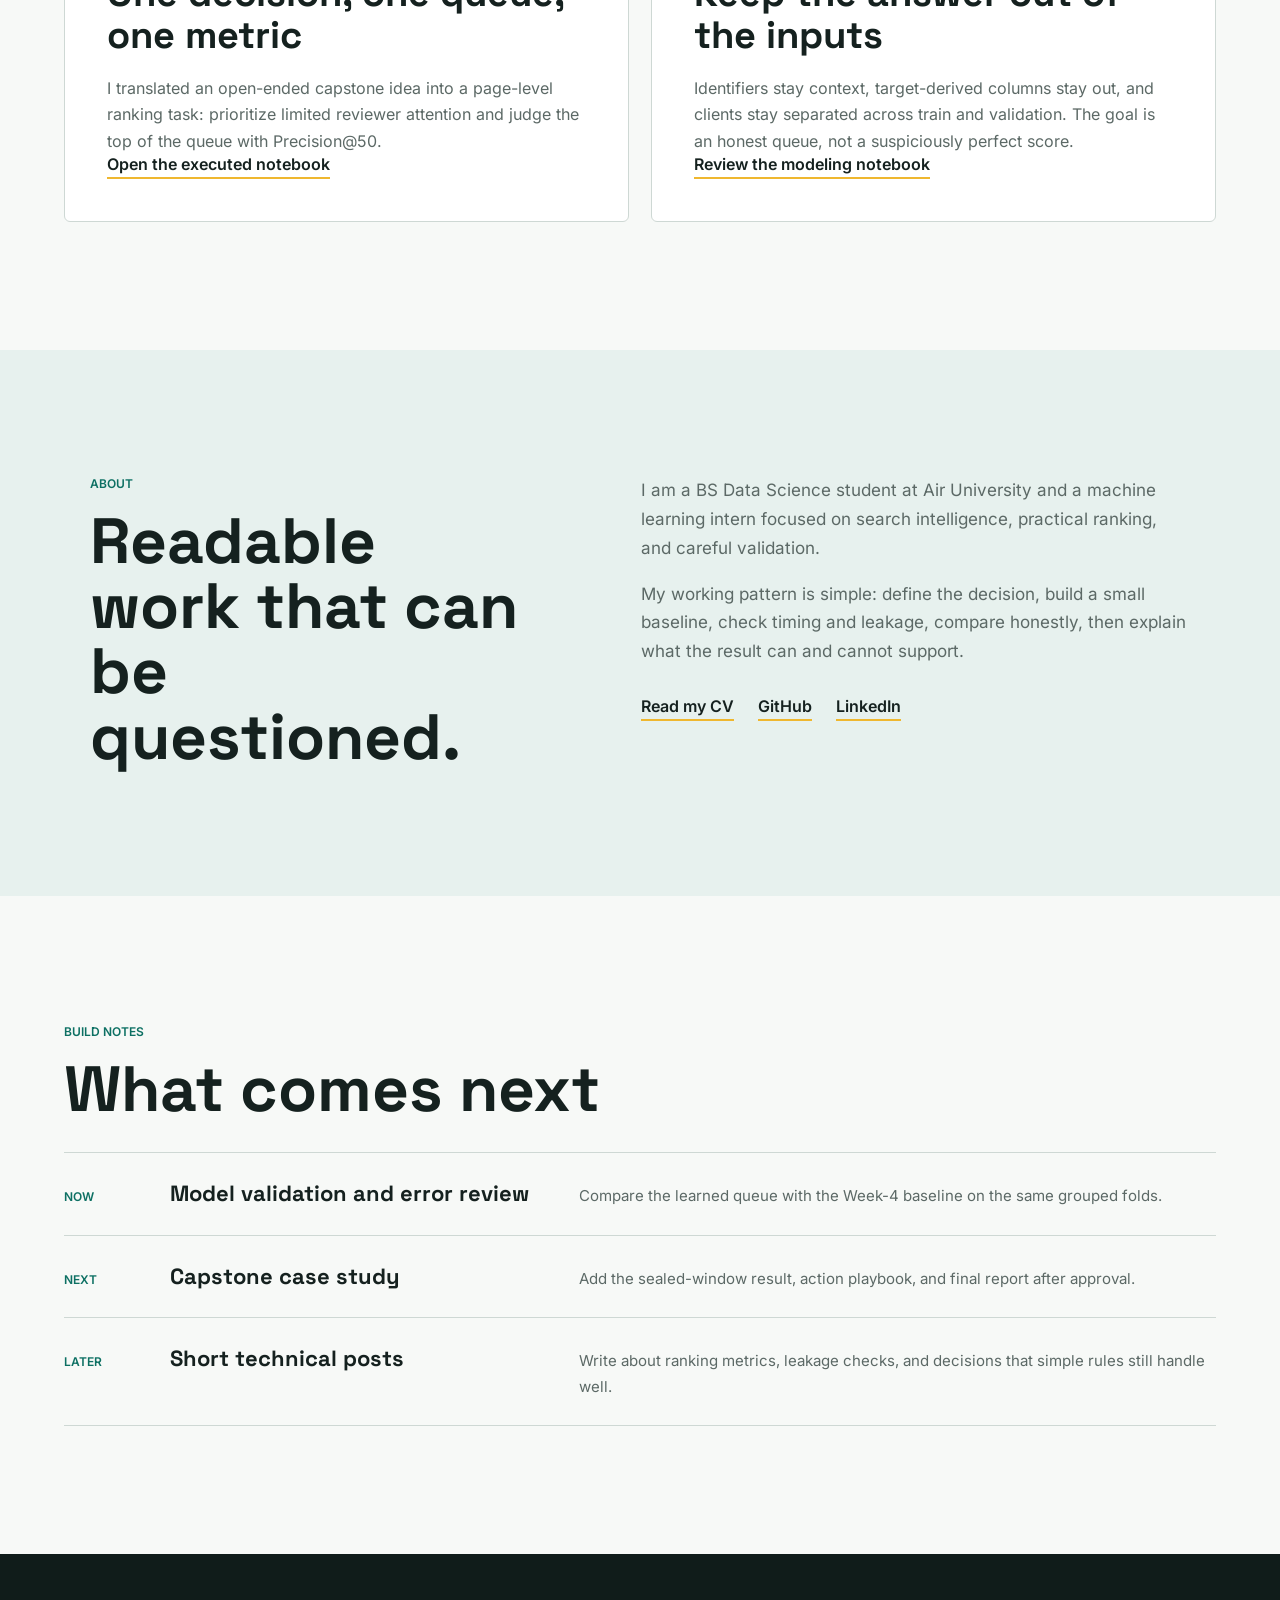
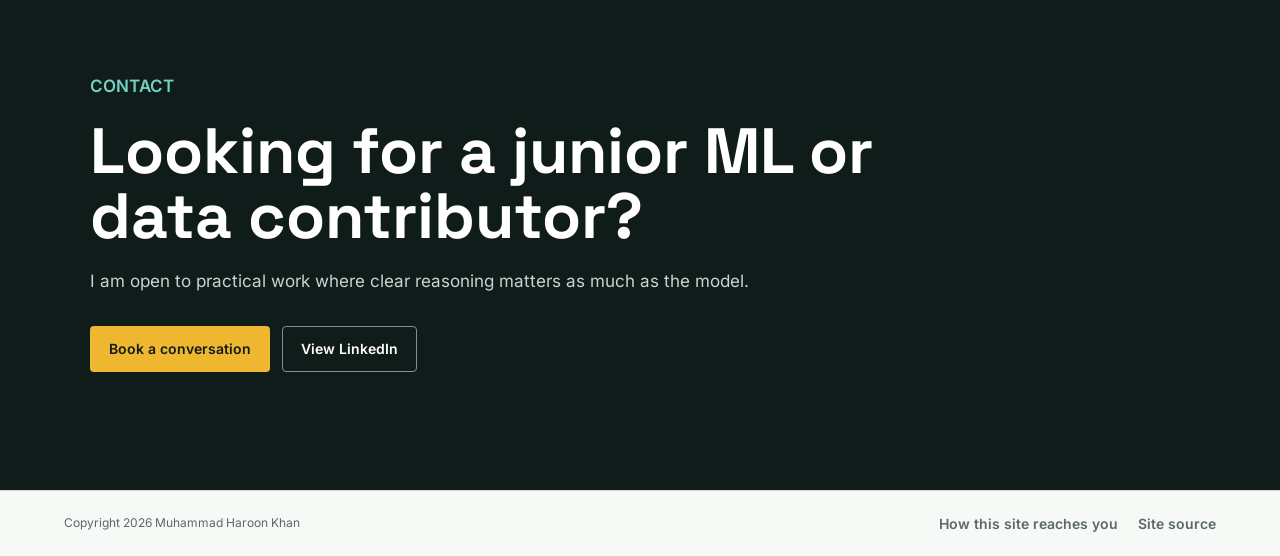
==== commit ac54be0e: "Add interactive refresh review demo" ====
--- a/index.html
+++ b/index.html
@@ -10,6 +10,7 @@
     <title>Muhammad Haroon Khan | ML Portfolio</title>
     <link rel="icon" href="favicon.svg" type="image/svg+xml" />
     <link rel="stylesheet" href="styles.css" />
+    <script src="script.js" defer></script>
   </head>
   <body>
     <a class="skip-link" href="#main-content">Skip to work</a>
@@ -21,6 +22,7 @@
       </a>
       <nav aria-label="Primary navigation">
         <a href="#work">Work</a>
+        <a href="#demo">Demo</a>
         <a href="#about">About</a>
         <a href="cv.html">CV</a>
         <a href="#contact">Contact</a>
@@ -65,6 +67,88 @@
           Starter-data validation supports a better review queue. It does not
           prove that refreshing a page causes traffic recovery.
         </p>
+      </section>
+
+      <section class="demo-band" id="demo" aria-labelledby="demo-title">
+        <div class="demo-heading">
+          <p class="eyebrow">Live feature</p>
+          <h2 id="demo-title">Refresh review score</h2>
+          <p>
+            A transparent rule turns three observable search signals into a
+            review priority. It supports triage; it does not predict recovery.
+          </p>
+        </div>
+
+        <form class="score-tool" id="score-form">
+          <div class="score-inputs">
+            <label for="impressions">
+              <span>90-day impressions</span>
+              <input
+                id="impressions"
+                name="impressions"
+                type="number"
+                min="1"
+                max="1000000"
+                step="100"
+                value="8000"
+                required
+              />
+            </label>
+            <label for="ctr">
+              <span>CTR (%)</span>
+              <input
+                id="ctr"
+                name="ctr"
+                type="number"
+                min="0"
+                max="100"
+                step="0.01"
+                value="0.15"
+                required
+              />
+            </label>
+            <label for="position">
+              <span>Average position</span>
+              <input
+                id="position"
+                name="position"
+                type="number"
+                min="1"
+                max="20"
+                step="0.1"
+                value="6"
+                required
+              />
+            </label>
+          </div>
+          <button class="button button-primary score-submit" type="submit">
+            Calculate score
+          </button>
+        </form>
+
+        <div class="score-result" aria-live="polite" aria-atomic="true">
+          <div class="score-number">
+            <span>Priority score</span>
+            <output id="score-value" for="impressions ctr position">--</output>
+            <span>/ 100</span>
+          </div>
+          <div class="score-interpretation">
+            <strong id="score-action">Ready to score</strong>
+            <p id="score-reason">Enter observed values and calculate.</p>
+            <div
+              class="score-meter"
+              role="progressbar"
+              aria-label="Review priority"
+              aria-valuemin="0"
+              aria-valuemax="100"
+              aria-valuenow="0"
+            >
+              <span id="score-meter-fill"></span>
+            </div>
+            <a class="text-link" href="feature-explainer.html">Read the technical explainer</a>
+          </div>
+        </div>
+        <noscript>This feature needs JavaScript enabled in the browser.</noscript>
       </section>
 
       <section class="section" id="work" aria-labelledby="work-title">
--- a/styles.css
+++ b/styles.css
@@ -273,6 +273,133 @@
 
 .proof-band > p { margin: 0; }
 
+.demo-band {
+  padding: clamp(76px, 9vw, 120px) clamp(20px, 7vw, 112px);
+  color: var(--ink);
+  background: var(--white);
+}
+
+.demo-heading {
+  max-width: 820px;
+  margin-bottom: 42px;
+}
+
+.demo-heading > p:last-child {
+  max-width: 700px;
+  color: var(--muted);
+  font-size: 17px;
+  line-height: 1.7;
+}
+
+.score-tool {
+  padding: 28px 0;
+  display: grid;
+  grid-template-columns: minmax(0, 1fr) auto;
+  gap: 24px;
+  align-items: end;
+  border-top: 1px solid var(--line);
+  border-bottom: 1px solid var(--line);
+}
+
+.score-inputs {
+  display: grid;
+  grid-template-columns: repeat(3, minmax(0, 1fr));
+  gap: 18px;
+}
+
+.score-inputs label {
+  min-width: 0;
+  display: grid;
+  gap: 9px;
+  color: var(--muted);
+  font-size: 12px;
+  font-weight: 700;
+  text-transform: uppercase;
+}
+
+.score-inputs input {
+  width: 100%;
+  min-height: 48px;
+  padding: 10px 12px;
+  border: 1px solid #9cafaa;
+  border-radius: 4px;
+  color: var(--ink);
+  background: var(--paper);
+  font: 600 17px/1 "Inter", sans-serif;
+}
+
+.score-inputs input:focus { border-color: var(--signal); }
+
+.score-submit {
+  min-width: 164px;
+  border: 0;
+  cursor: pointer;
+  font-family: "Inter", sans-serif;
+}
+
+.score-result {
+  min-height: 210px;
+  padding: 34px 0 0;
+  display: grid;
+  grid-template-columns: minmax(180px, 0.45fr) minmax(320px, 1.55fr);
+  gap: clamp(32px, 7vw, 96px);
+  align-items: center;
+}
+
+.score-number {
+  display: grid;
+  grid-template-columns: 1fr auto;
+  align-items: baseline;
+  color: var(--muted);
+  font-size: 13px;
+}
+
+.score-number > span:first-child {
+  grid-column: 1 / -1;
+  margin-bottom: 8px;
+  color: var(--signal);
+  font-size: 12px;
+  font-weight: 700;
+  text-transform: uppercase;
+}
+
+#score-value {
+  color: var(--ink);
+  font-family: "Space Grotesk", sans-serif;
+  font-size: clamp(64px, 9vw, 116px);
+  font-weight: 700;
+  line-height: 0.9;
+}
+
+.score-interpretation strong {
+  font-family: "Space Grotesk", sans-serif;
+  font-size: clamp(24px, 3vw, 34px);
+}
+
+.score-interpretation p {
+  min-height: 52px;
+  margin: 12px 0 20px;
+  color: var(--muted);
+  line-height: 1.6;
+}
+
+.score-meter {
+  width: 100%;
+  height: 10px;
+  margin-bottom: 24px;
+  overflow: hidden;
+  border-radius: 3px;
+  background: var(--soft);
+}
+
+.score-meter span {
+  width: 0;
+  height: 100%;
+  display: block;
+  background: var(--signal);
+  transition: width 220ms ease;
+}
+
 .section {
   width: min(1320px, 100%);
   margin: 0 auto;
@@ -485,6 +612,8 @@
     border-bottom: 1px solid var(--line);
   }
   .about-band { grid-template-columns: 1fr; }
+  .score-tool { grid-template-columns: 1fr; }
+  .score-submit { width: 100%; }
 }
 
 @media (max-width: 700px) {
@@ -506,6 +635,9 @@
   h1 { font-size: 54px; }
   .hero-caption { left: 20px; right: auto; }
   .proof-band, .case-grid { grid-template-columns: 1fr; }
+  .score-inputs,
+  .score-result { grid-template-columns: 1fr; }
+  .score-result { gap: 24px; }
   .proof-item {
     padding: 0 0 18px;
     border-right: 0;
@@ -528,6 +660,7 @@
 
 @media (prefers-reduced-motion: reduce) {
   html { scroll-behavior: auto; }
+  .score-meter span { transition: none; }
 }
 
 @media print {
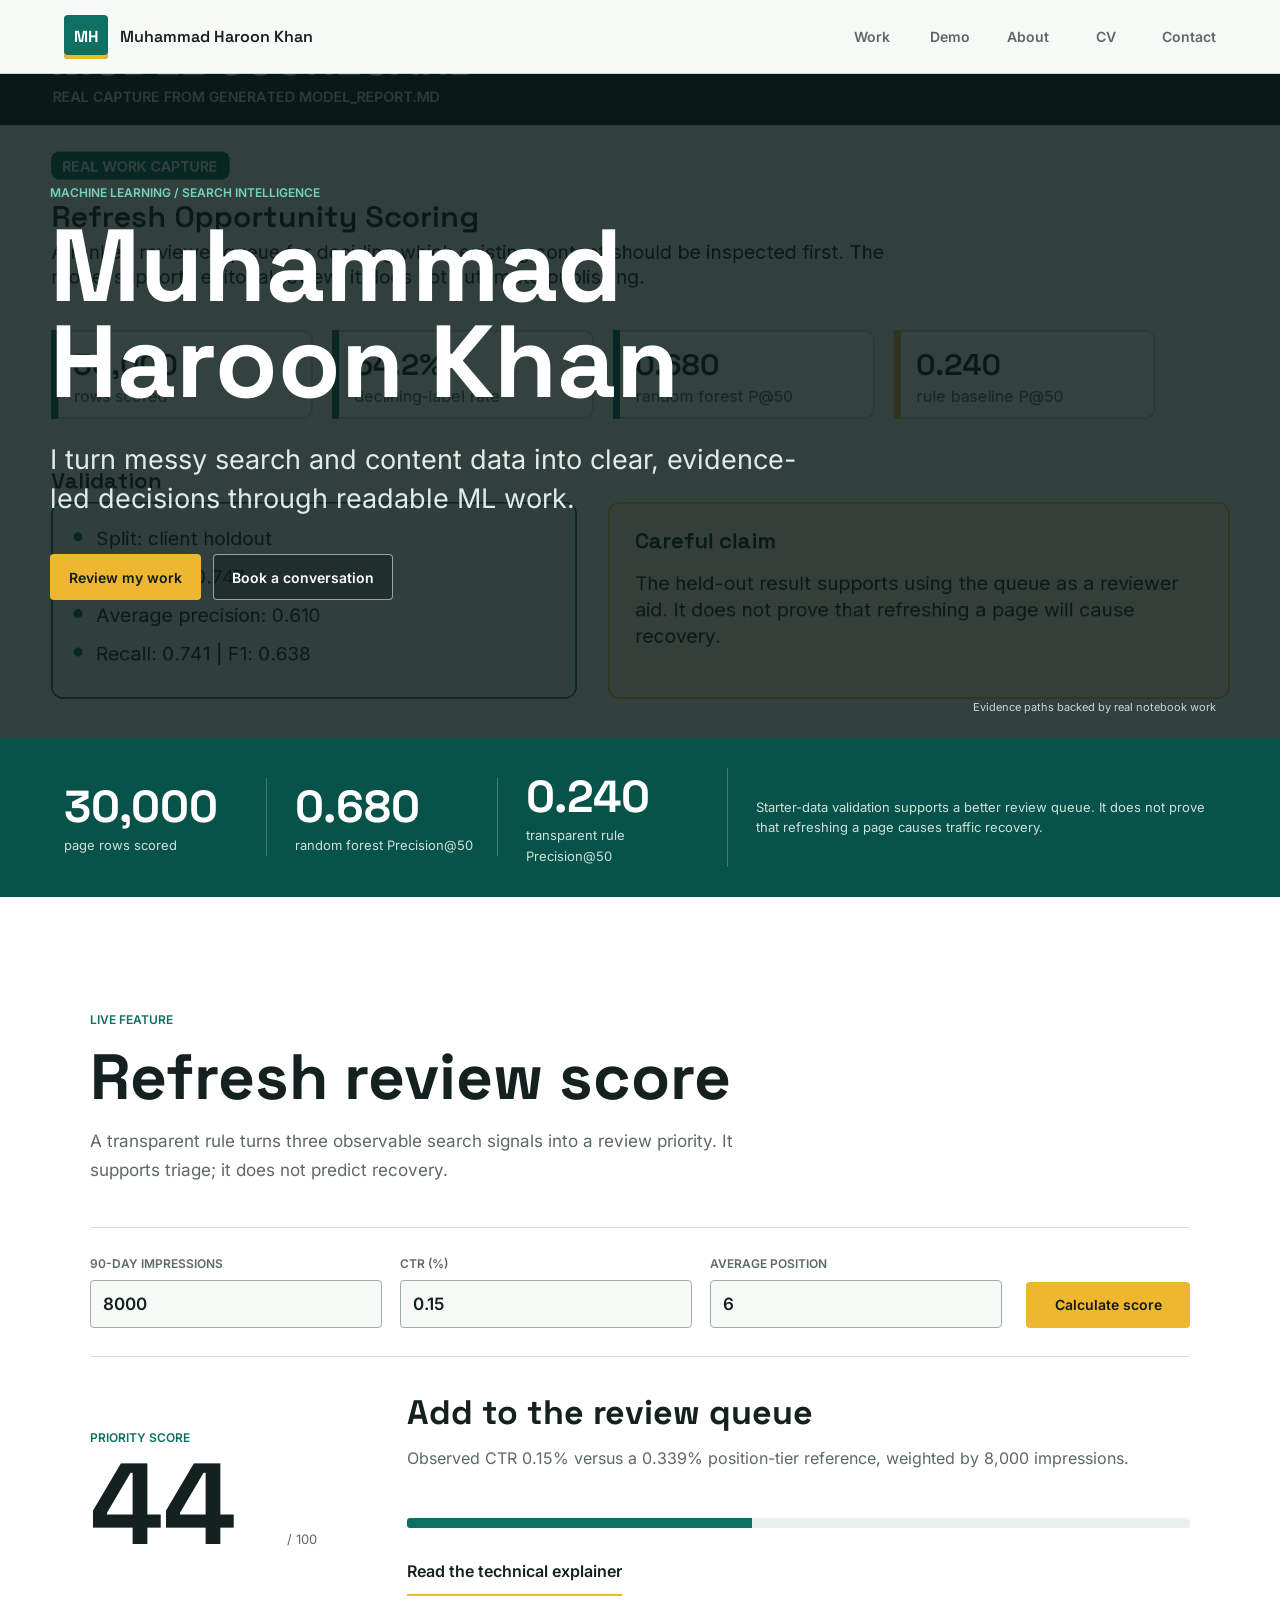
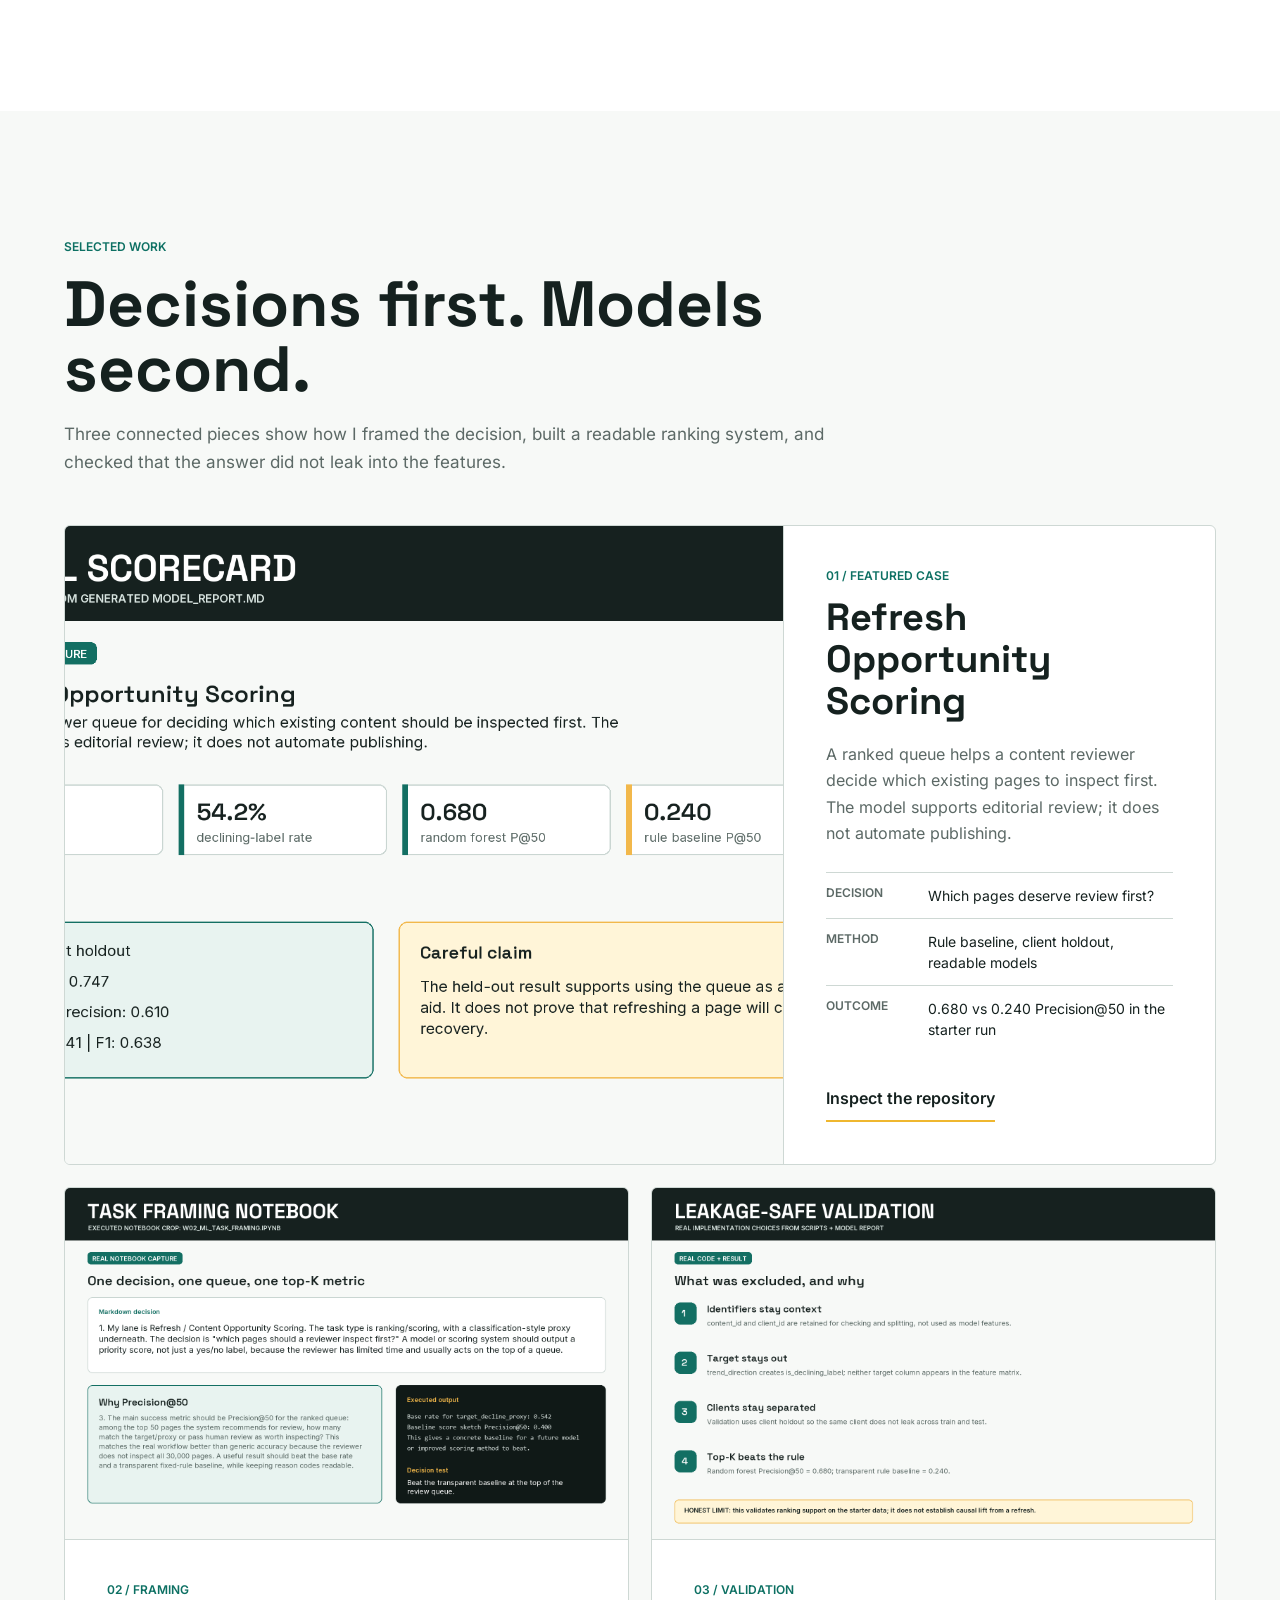
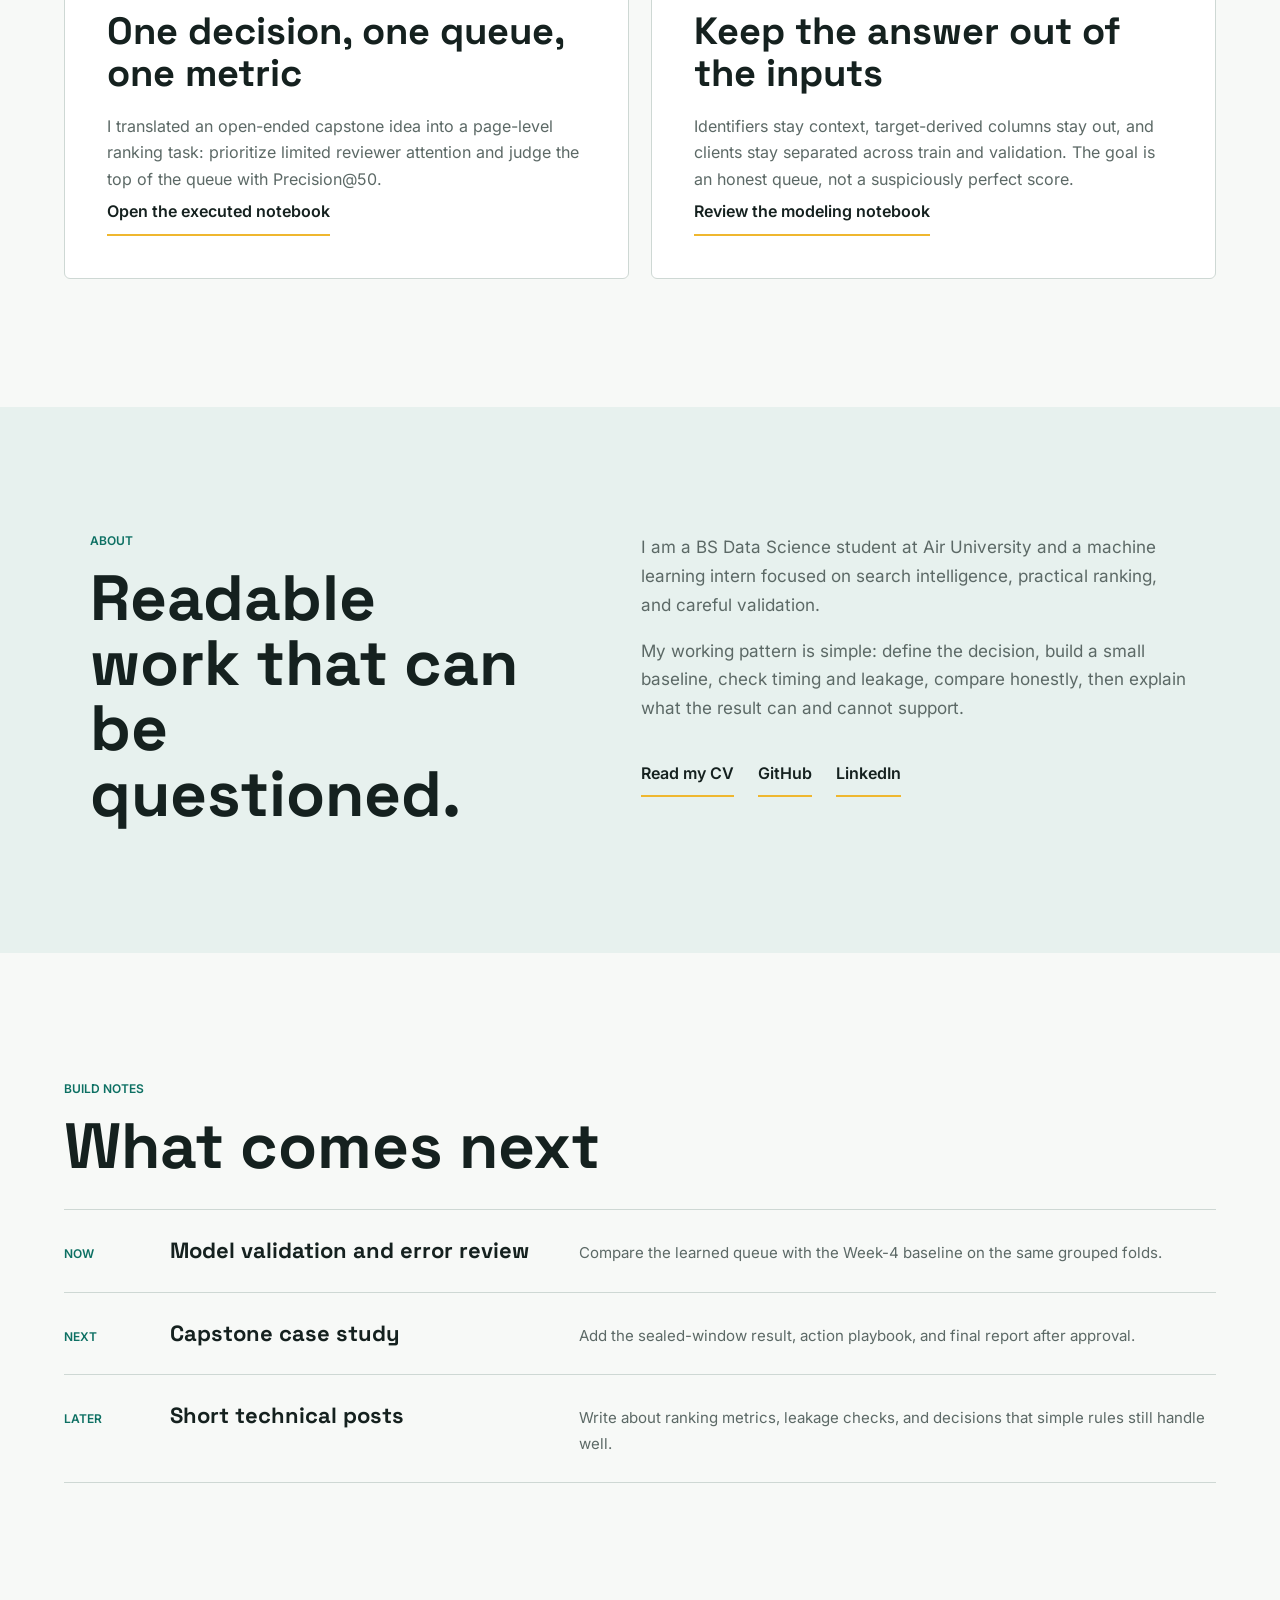
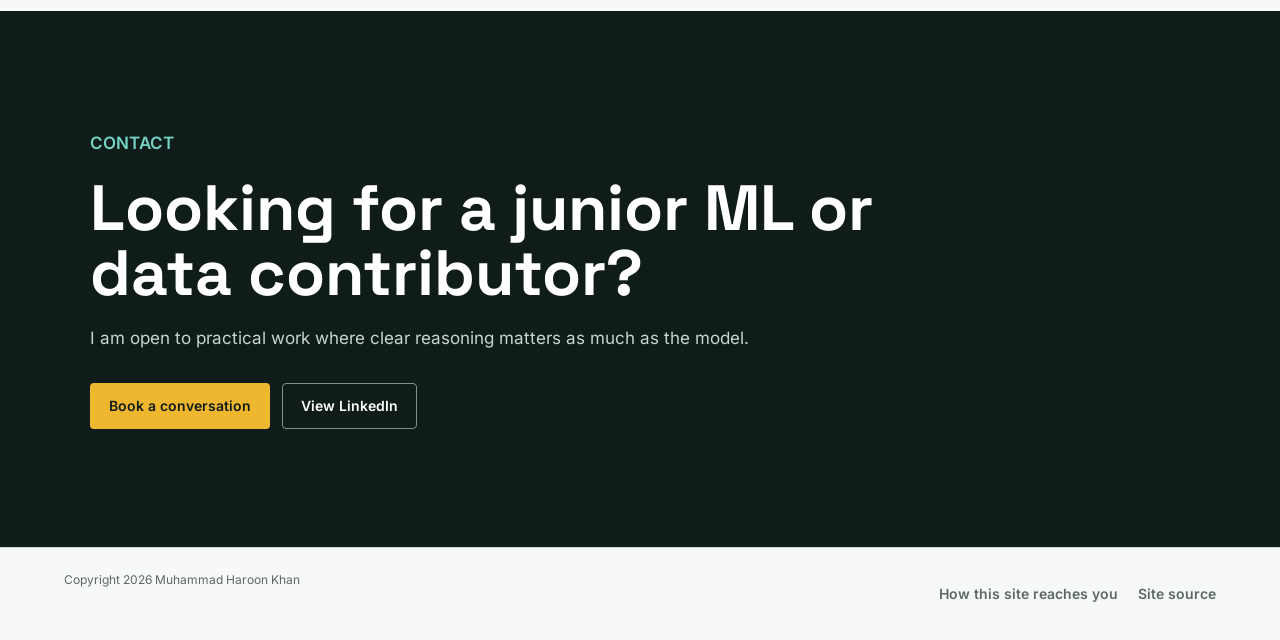
==== commit 7368f669: "mobile-accessibility-audit" ====
--- a/index.html
+++ b/index.html
@@ -89,7 +89,7 @@
                 type="number"
                 min="1"
                 max="1000000"
-                step="100"
+                step="1"
                 value="8000"
                 required
               />
@@ -169,6 +169,7 @@
               alt="Model scorecard showing 30,000 rows, random forest Precision at 50 of 0.680, and rule baseline of 0.240"
               width="1600"
               height="1000"
+              decoding="async"
             />
             <div class="case-copy">
               <p class="case-number">01 / Featured case</p>
@@ -196,6 +197,7 @@
               alt="Executed task-framing notebook explaining the review decision and Precision at 50"
               width="1600"
               height="1000"
+              decoding="async"
             />
             <div class="case-copy">
               <p class="case-number">02 / Framing</p>
@@ -218,6 +220,7 @@
               alt="Leakage-safe validation summary showing excluded identifiers, target columns, and client holdout"
               width="1600"
               height="1000"
+              decoding="async"
             />
             <div class="case-copy">
               <p class="case-number">03 / Validation</p>
--- a/styles.css
+++ b/styles.css
@@ -70,6 +70,7 @@
 h1, h2, h3, p { overflow-wrap: anywhere; }
 
 .skip-link {
+  min-height: 44px;
   position: fixed;
   top: 12px;
   left: 12px;
@@ -129,6 +130,22 @@
   font-size: 14px;
   font-weight: 600;
   text-decoration: none;
+}
+
+nav a,
+.site-footer a,
+.text-link,
+.inline-links a,
+.cv-links a {
+  min-height: 44px;
+  display: inline-flex;
+  align-items: center;
+}
+
+nav a,
+.cv-links a {
+  min-width: 44px;
+  justify-content: center;
 }
 
 nav a:hover,
@@ -508,7 +525,8 @@
 
 .text-link,
 .inline-links a {
-  display: inline-block;
+  display: inline-flex;
+  align-items: center;
   padding-bottom: 3px;
   border-bottom: 2px solid var(--proof);
   font-weight: 600;
@@ -628,7 +646,7 @@
   }
   .hero {
     min-height: 76svh;
-    background-image: url("assets/work/hero-evidence-paths.png");
+    background-image: url("assets/work/hero-evidence-paths-mobile.webp");
     background-position: center;
   }
   .hero-scrim { background: rgba(7, 24, 21, 0.88); }
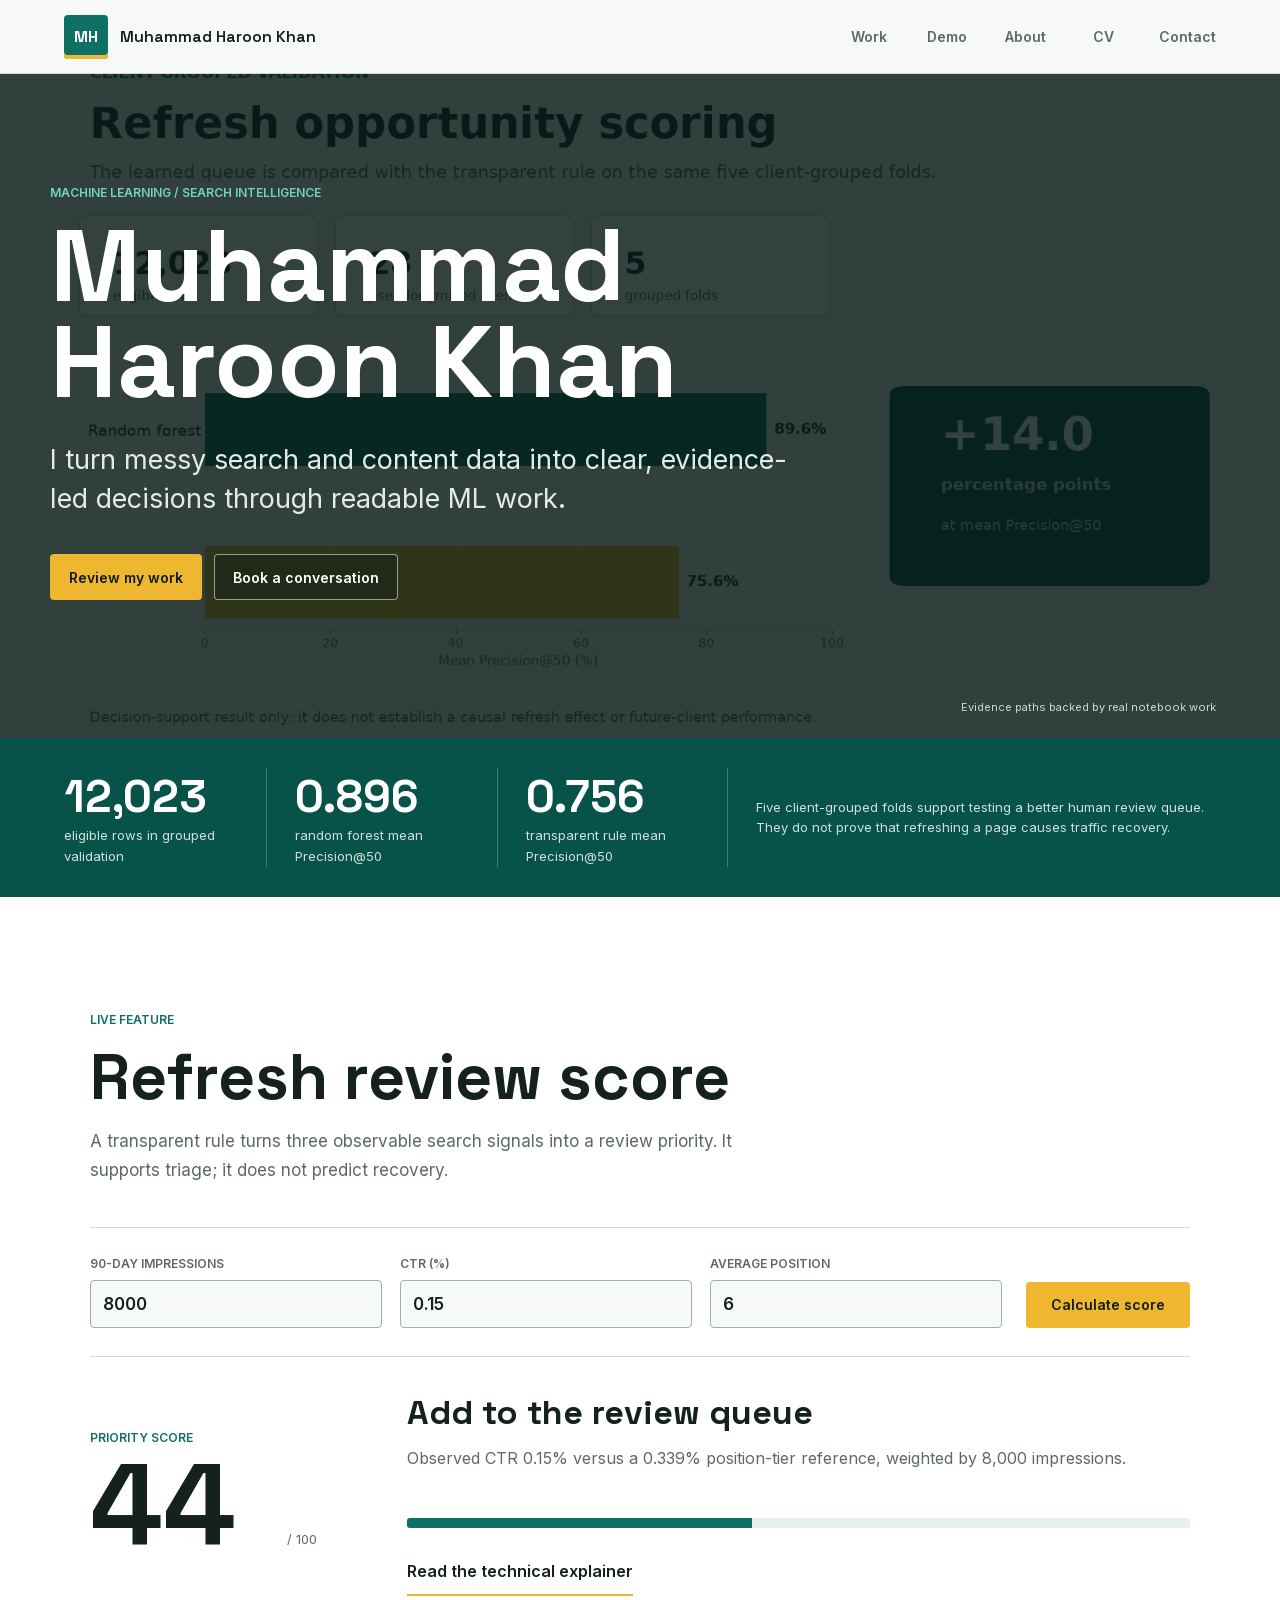
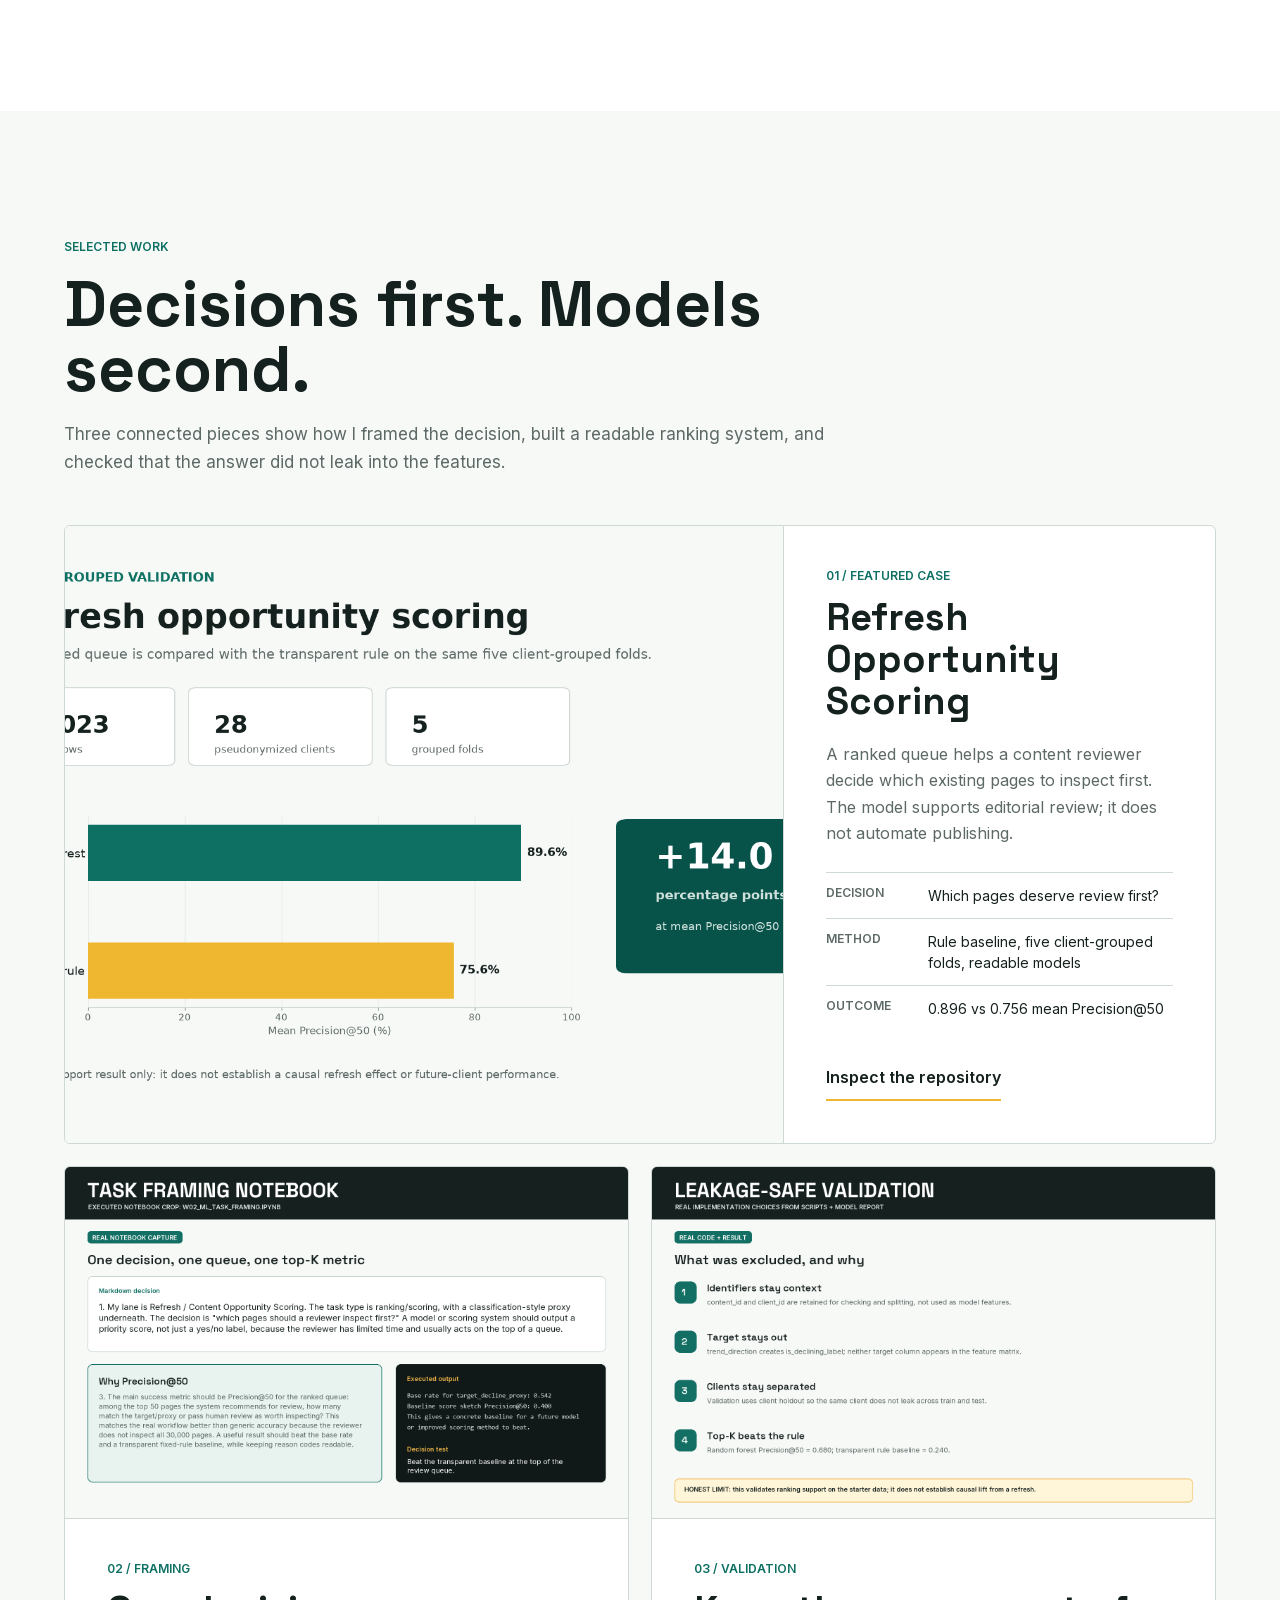
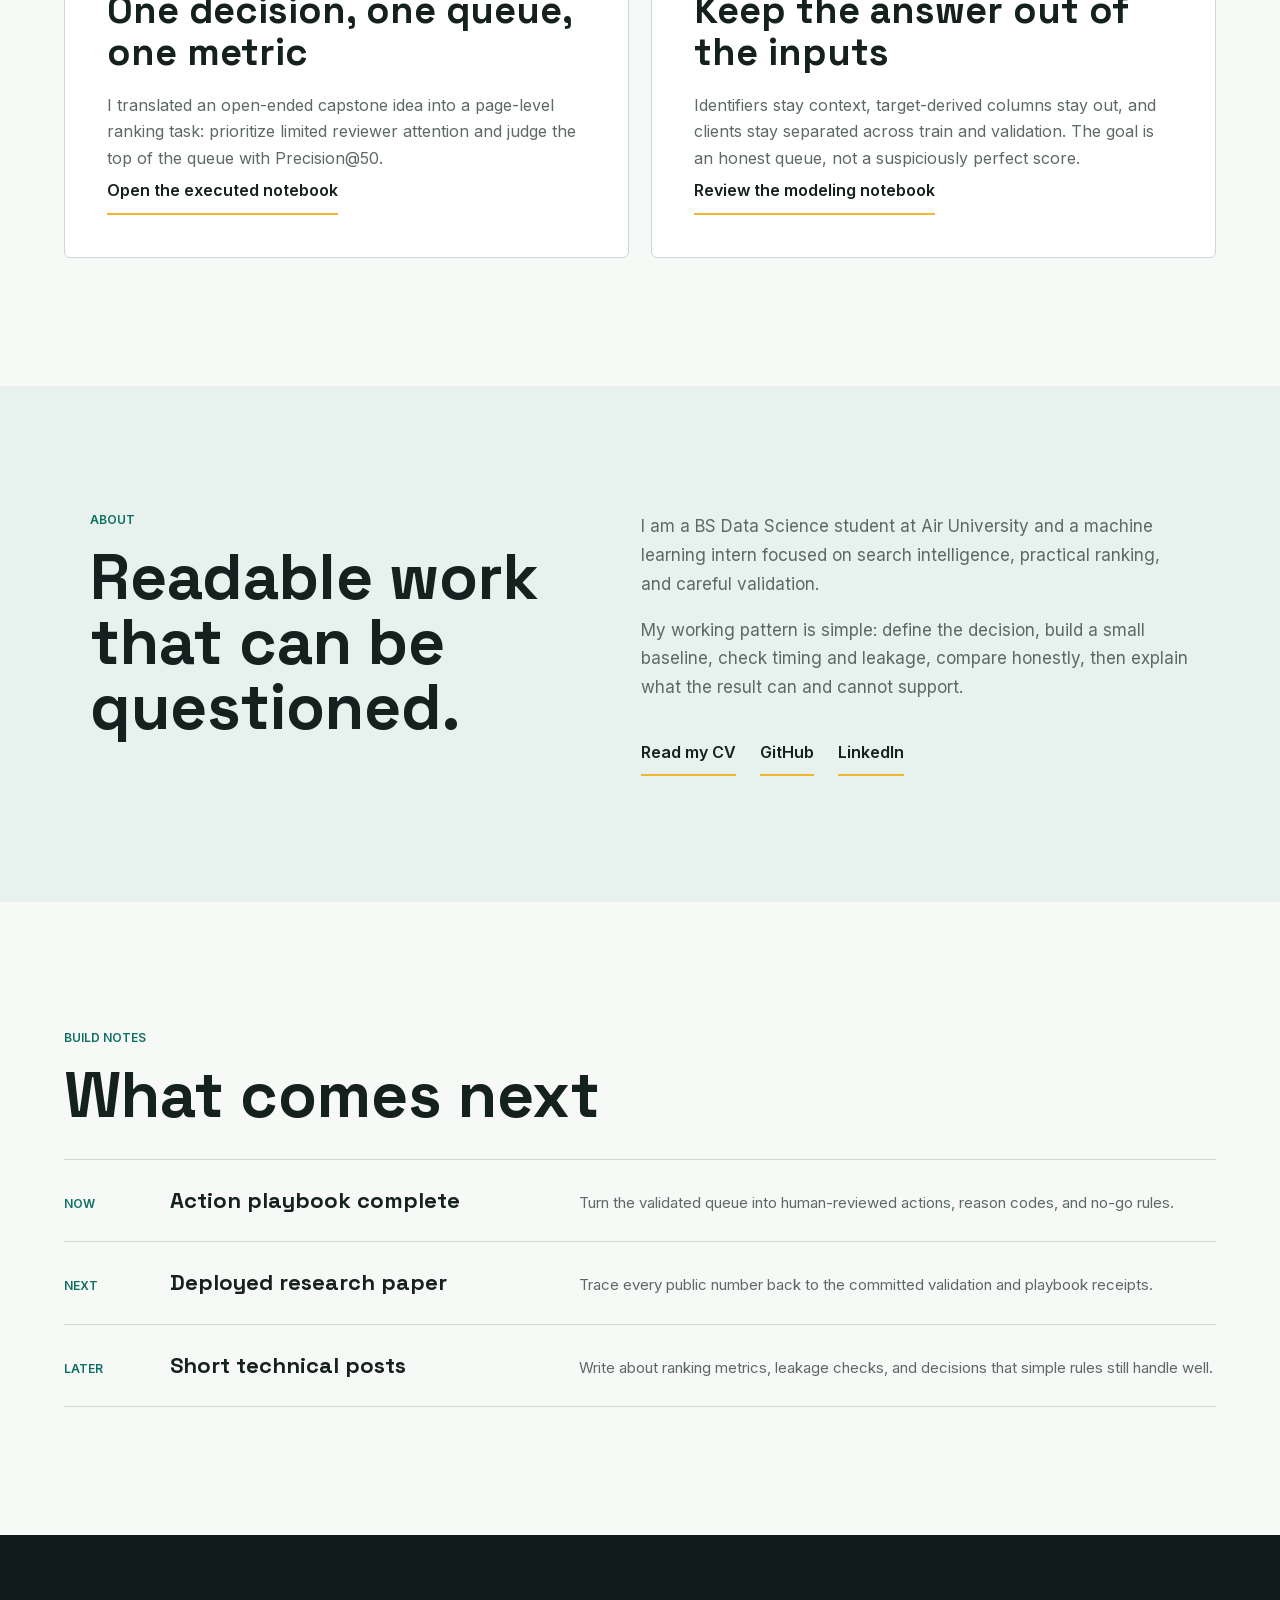
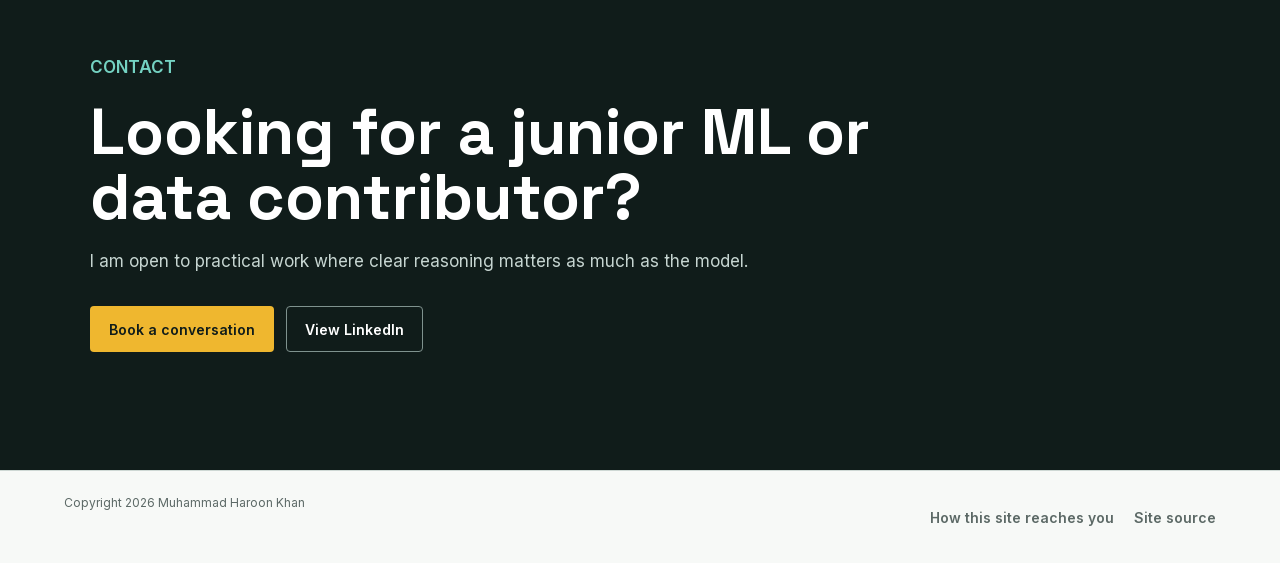
==== commit 8e842bb6: "Harden portfolio inputs SEO and performance" ====
--- a/index.html
+++ b/index.html
@@ -7,10 +7,86 @@
       name="description"
       content="Muhammad Haroon Khan turns search and content data into clear, evidence-led decisions through readable machine-learning work."
     />
+    <meta name="robots" content="index, follow" />
+    <meta name="theme-color" content="#075249" />
+    <link rel="canonical" href="https://haroonk2607.github.io/ml-portfolio/" />
+    <meta property="og:type" content="website" />
+    <meta property="og:site_name" content="Muhammad Haroon Khan - ML Portfolio" />
+    <meta property="og:title" content="Muhammad Haroon Khan | ML Portfolio" />
+    <meta
+      property="og:description"
+      content="Search-intelligence and machine-learning work built around clear decisions, readable evidence, and honest limits."
+    />
+    <meta property="og:url" content="https://haroonk2607.github.io/ml-portfolio/" />
+    <meta
+      property="og:image"
+      content="https://haroonk2607.github.io/ml-portfolio/assets/work/model-scorecard.png"
+    />
+    <meta property="og:image:width" content="1600" />
+    <meta property="og:image:height" content="1000" />
+    <meta
+      property="og:image:alt"
+      content="Model scorecard from Muhammad Haroon Khan's search-intelligence portfolio"
+    />
+    <meta name="twitter:card" content="summary_large_image" />
+    <meta name="twitter:title" content="Muhammad Haroon Khan | ML Portfolio" />
+    <meta
+      name="twitter:description"
+      content="Readable machine-learning work for practical search and content decisions."
+    />
+    <meta
+      name="twitter:image"
+      content="https://haroonk2607.github.io/ml-portfolio/assets/work/model-scorecard.png"
+    />
     <title>Muhammad Haroon Khan | ML Portfolio</title>
     <link rel="icon" href="favicon.svg" type="image/svg+xml" />
+    <link
+      rel="preload"
+      href="assets/fonts/Inter-Regular.woff2"
+      as="font"
+      type="font/woff2"
+      crossorigin
+    />
+    <link
+      rel="preload"
+      href="assets/fonts/SpaceGrotesk-Bold.woff2"
+      as="font"
+      type="font/woff2"
+      crossorigin
+    />
+    <link
+      rel="preload"
+      href="assets/work/hero-evidence-paths-mobile.webp"
+      as="image"
+      type="image/webp"
+      media="(max-width: 700px)"
+    />
+    <link
+      rel="preload"
+      href="assets/work/model-scorecard.png"
+      as="image"
+      type="image/png"
+      media="(min-width: 701px)"
+    />
     <link rel="stylesheet" href="styles.css" />
     <script src="script.js" defer></script>
+    <script type="application/ld+json">
+      {
+        "@context": "https://schema.org",
+        "@type": "Person",
+        "name": "Muhammad Haroon Khan",
+        "url": "https://haroonk2607.github.io/ml-portfolio/",
+        "jobTitle": "Machine Learning Intern",
+        "sameAs": [
+          "https://github.com/haroonk2607",
+          "https://www.linkedin.com/in/muhammad-haroon-khan-aa30502a2/"
+        ],
+        "alumniOf": {
+          "@type": "CollegeOrUniversity",
+          "name": "Air University"
+        }
+      }
+    </script>
   </head>
   <body>
     <a class="skip-link" href="#main-content">Skip to work</a>
@@ -52,20 +128,20 @@
 
       <section class="proof-band" aria-label="Portfolio proof snapshot">
         <div class="proof-item">
-          <strong>30,000</strong>
-          <span>page rows scored</span>
+          <strong>12,023</strong>
+          <span>eligible rows in grouped validation</span>
         </div>
         <div class="proof-item">
-          <strong>0.680</strong>
-          <span>random forest Precision@50</span>
+          <strong>0.896</strong>
+          <span>random forest mean Precision@50</span>
         </div>
         <div class="proof-item">
-          <strong>0.240</strong>
-          <span>transparent rule Precision@50</span>
+          <strong>0.756</strong>
+          <span>transparent rule mean Precision@50</span>
         </div>
         <p>
-          Starter-data validation supports a better review queue. It does not
-          prove that refreshing a page causes traffic recovery.
+          Five client-grouped folds support testing a better human review queue.
+          They do not prove that refreshing a page causes traffic recovery.
         </p>
       </section>
 
@@ -166,7 +242,7 @@
           <article class="case case-featured">
             <img
               src="assets/work/model-scorecard.png"
-              alt="Model scorecard showing 30,000 rows, random forest Precision at 50 of 0.680, and rule baseline of 0.240"
+              alt="Client-grouped model scorecard showing 12,023 eligible rows, random forest mean Precision at 50 of 0.896, and rule baseline of 0.756"
               width="1600"
               height="1000"
               decoding="async"
@@ -181,8 +257,8 @@
               </p>
               <dl class="case-details">
                 <div><dt>Decision</dt><dd>Which pages deserve review first?</dd></div>
-                <div><dt>Method</dt><dd>Rule baseline, client holdout, readable models</dd></div>
-                <div><dt>Outcome</dt><dd>0.680 vs 0.240 Precision@50 in the starter run</dd></div>
+                <div><dt>Method</dt><dd>Rule baseline, five client-grouped folds, readable models</dd></div>
+                <div><dt>Outcome</dt><dd>0.896 vs 0.756 mean Precision@50</dd></div>
               </dl>
               <a
                 class="text-link"
@@ -271,13 +347,13 @@
         <div class="roadmap" role="list">
           <div role="listitem">
             <span>Now</span>
-            <strong>Model validation and error review</strong>
-            <p>Compare the learned queue with the Week-4 baseline on the same grouped folds.</p>
+            <strong>Action playbook complete</strong>
+            <p>Turn the validated queue into human-reviewed actions, reason codes, and no-go rules.</p>
           </div>
           <div role="listitem">
             <span>Next</span>
-            <strong>Capstone case study</strong>
-            <p>Add the sealed-window result, action playbook, and final report after approval.</p>
+            <strong>Deployed research paper</strong>
+            <p>Trace every public number back to the committed validation and playbook receipts.</p>
           </div>
           <div role="listitem">
             <span>Later</span>
--- a/styles.css
+++ b/styles.css
@@ -1,27 +1,35 @@
 @font-face {
   font-family: "Inter";
-  src: url("assets/fonts/Inter-Regular.ttf") format("truetype");
+  src:
+    url("assets/fonts/Inter-Regular.woff2") format("woff2"),
+    url("assets/fonts/Inter-Regular.ttf") format("truetype");
   font-weight: 400;
   font-display: swap;
 }
 
 @font-face {
   font-family: "Inter";
-  src: url("assets/fonts/Inter-SemiBold.ttf") format("truetype");
+  src:
+    url("assets/fonts/Inter-SemiBold.woff2") format("woff2"),
+    url("assets/fonts/Inter-SemiBold.ttf") format("truetype");
   font-weight: 600;
   font-display: swap;
 }
 
 @font-face {
   font-family: "Space Grotesk";
-  src: url("assets/fonts/SpaceGrotesk-SemiBold.ttf") format("truetype");
+  src:
+    url("assets/fonts/SpaceGrotesk-SemiBold.woff2") format("woff2"),
+    url("assets/fonts/SpaceGrotesk-SemiBold.ttf") format("truetype");
   font-weight: 600;
   font-display: swap;
 }
 
 @font-face {
   font-family: "Space Grotesk";
-  src: url("assets/fonts/SpaceGrotesk-Bold.ttf") format("truetype");
+  src:
+    url("assets/fonts/SpaceGrotesk-Bold.woff2") format("woff2"),
+    url("assets/fonts/SpaceGrotesk-Bold.ttf") format("truetype");
   font-weight: 700;
   font-display: swap;
 }
@@ -346,6 +354,11 @@
 }
 
 .score-inputs input:focus { border-color: var(--signal); }
+
+.score-inputs input[aria-invalid="true"] {
+  border-color: #b43b32;
+  box-shadow: 0 0 0 1px #b43b32;
+}
 
 .score-submit {
   min-width: 164px;
